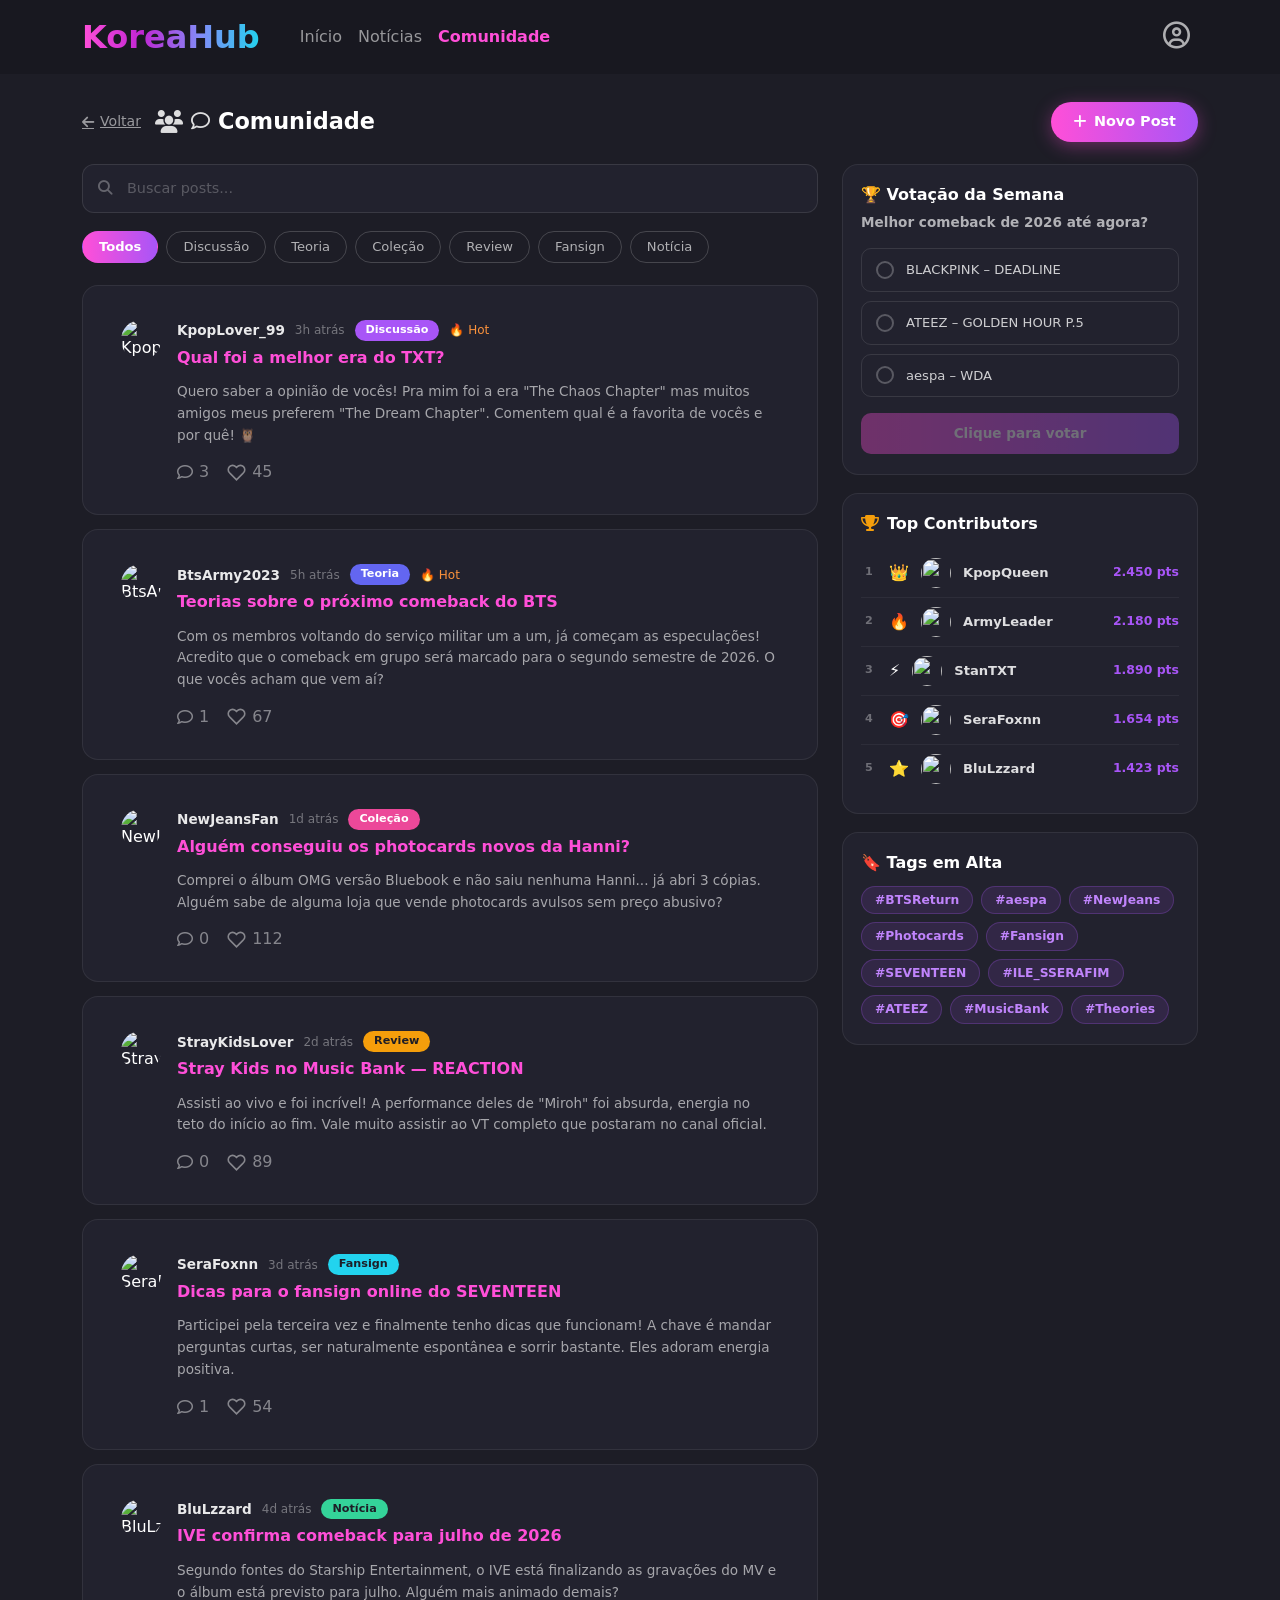
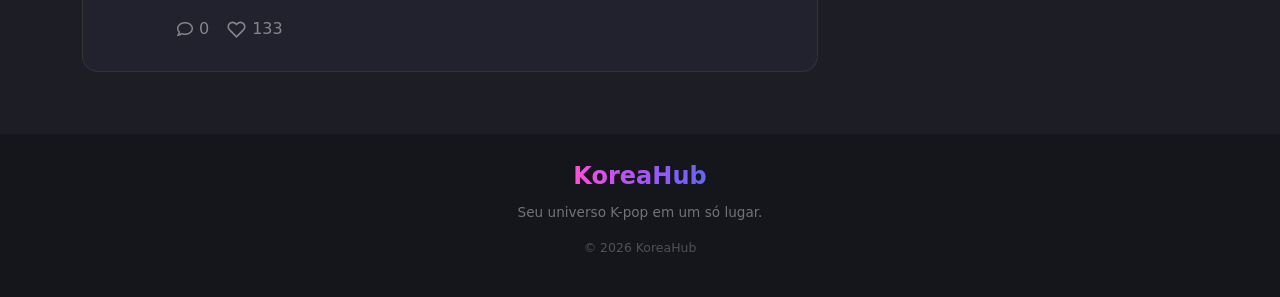
==== comunidade.html @ ceea95ce "feat: Introduzindo as páginas Notícias e Comunidade" ====
<!DOCTYPE html>
<html lang="pt-BR">
<head>
    <meta charset="UTF-8">
    <meta name="viewport" content="width=device-width, initial-scale=1.0">
    <title>KoreaHub — Comunidade</title>
    <link href="https://cdn.jsdelivr.net/npm/bootstrap@5.3.8/dist/css/bootstrap.min.css" rel="stylesheet">
    <link href="https://cdnjs.cloudflare.com/ajax/libs/font-awesome/6.5.0/css/all.min.css" rel="stylesheet">
    <link rel="stylesheet" href="styles.css">

    <style>
        /* ===========================
           COMMUNITY PAGE EXTRAS
        =========================== */
        body { background: #1d1d26; color: white; }

        /* ---- Page header ---- */
        .comm-page-header {
            display: flex;
            align-items: center;
            gap: 14px;
            margin: 28px 0 22px;
        }
        .comm-back-btn {
            background: none;
            border: none;
            color: rgba(255,255,255,0.55);
            font-size: 0.88rem;
            cursor: pointer;
            display: flex;
            align-items: center;
            gap: 6px;
            padding: 0;
            transition: color 0.2s;
        }
        .comm-back-btn:hover { color: white; }
        .comm-page-icons { display: flex; gap: 6px; font-size: 1.35rem; }
        .comm-page-icons i { color: rgba(255,255,255,0.85); }

        /* ---- New Post Button ---- */
        .new-post-btn-top {
            margin-left: auto;
            background: linear-gradient(90deg, #ff4fd8, #a855f7);
            border: none;
            color: white;
            border-radius: 999px;
            padding: 9px 22px;
            font-size: 0.9rem;
            font-weight: 700;
            cursor: pointer;
            display: flex;
            align-items: center;
            gap: 7px;
            transition: opacity 0.2s, transform 0.15s, box-shadow 0.2s;
            box-shadow: 0 4px 18px rgba(255,79,216,0.35);
        }
        .new-post-btn-top:hover {
            opacity: 0.9;
            transform: translateY(-1px);
            box-shadow: 0 6px 24px rgba(255,79,216,0.5);
        }

        /* ---- Search ---- */
        .comm-search-wrap {
            position: relative;
            margin-bottom: 18px;
        }
        .comm-search-icon {
            position: absolute;
            left: 16px;
            top: 50%;
            transform: translateY(-50%);
            color: rgba(255,255,255,0.3);
            font-size: 0.9rem;
        }
        .comm-search {
            width: 100%;
            background: #22222e;
            border: 1px solid rgba(255,255,255,0.1);
            border-radius: 12px;
            color: white;
            font-size: 0.9rem;
            padding: 13px 18px 13px 44px;
            outline: none;
            transition: border-color 0.2s, box-shadow 0.2s;
        }
        .comm-search:focus {
            border-color: rgba(168,85,247,0.55);
            box-shadow: 0 0 0 3px rgba(168,85,247,0.1);
        }
        .comm-search::placeholder { color: rgba(255,255,255,0.25); }

        /* ---- Tag Filters ---- */
        .comm-filters {
            display: flex;
            gap: 8px;
            flex-wrap: wrap;
            margin-bottom: 22px;
        }
        .comm-filter-btn {
            background: transparent;
            border: 1px solid rgba(255,255,255,0.18);
            color: rgba(255,255,255,0.65);
            border-radius: 999px;
            padding: 5px 16px;
            font-size: 0.82rem;
            font-weight: 500;
            cursor: pointer;
            transition: all 0.2s ease;
        }
        .comm-filter-btn:hover {
            border-color: #a855f7;
            color: white;
            background: rgba(168,85,247,0.12);
        }
        .comm-filter-btn.active {
            background: linear-gradient(90deg, #ff4fd8, #a855f7);
            border-color: transparent;
            color: white;
            font-weight: 700;
        }

        /* ---- Discussion Cards ---- */
        .discussion-card {
            background: #22222e;
            border-radius: 16px;
            border: 1px solid rgba(255,255,255,0.07);
            overflow: hidden;
            transition: border-color 0.2s, box-shadow 0.2s;
            margin-bottom: 14px;
        }
        .discussion-card:hover {
            border-color: rgba(168,85,247,0.35);
            box-shadow: 0 4px 20px rgba(0,0,0,0.3);
        }

        .disc-header {
            padding: 18px 20px 14px;
            cursor: pointer;
        }

        .disc-avatar {
            width: 40px;
            height: 40px;
            border-radius: 50%;
            object-fit: cover;
            flex-shrink: 0;
        }

        .disc-user-row {
            display: flex;
            align-items: center;
            gap: 10px;
            margin-bottom: 6px;
            flex-wrap: wrap;
        }
        .disc-user {
            font-size: 0.85rem;
            font-weight: 700;
            color: rgba(255,255,255,0.9);
        }
        .disc-time {
            font-size: 0.75rem;
            color: rgba(255,255,255,0.38);
        }

        .disc-badge {
            font-size: 0.7rem;
            font-weight: 700;
            padding: 2px 11px;
            border-radius: 999px;
            color: white;
        }
        .disc-badge.badge-discussao { background: #a855f7; }
        .disc-badge.badge-teoria    { background: #6366f1; }
        .disc-badge.badge-colecao   { background: #ec4899; }
        .disc-badge.badge-review    { background: #f59e0b; color: #1d1d26; }
        .disc-badge.badge-fansign   { background: #22d3ee; color: #1d1d26; }
        .disc-badge.badge-noticia   { background: #34d399; color: #1d1d26; }

        .disc-hot {
            font-size: 0.75rem;
            color: #fb923c;
        }

        .disc-title {
            font-size: 1rem;
            font-weight: 700;
            color: #ff4fd8;
            margin: 0 0 12px;
            line-height: 1.4;
        }

        .disc-preview {
            font-size: 0.85rem;
            color: rgba(255,255,255,0.6);
            line-height: 1.6;
            margin: 0 0 14px;
        }

        .disc-stats {
            display: flex;
            align-items: center;
            gap: 18px;
        }
        .disc-stat-btn {
            background: none;
            border: none;
            color: rgba(255,255,255,0.45);
            font-size: 1rem;
            cursor: pointer;
            display: flex;
            align-items: center;
            gap: 6px;
            padding: 0;
            transition: color 0.2s;
        }
        .disc-stat-btn:hover { color: rgba(255,255,255,0.85); }
        .disc-stat-btn.liked { color: #ff4fd8; }
        .disc-stat-btn svg {
            width: 19px; height: 19px;
        }

        .disc-see-more {
            background: none;
            border: none;
            color: #a855f7;
            font-size: 0.8rem;
            font-weight: 600;
            margin-left: auto;
            cursor: pointer;
            padding: 0;
            display: flex;
            align-items: center;
            gap: 4px;
            transition: color 0.2s;
        }
        .disc-see-more:hover { color: #ff4fd8; }

        /* ---- Comments Panel ---- */
        .comments-panel {
            display: none;
            background: #1a1a26;
            border-top: 1px solid rgba(255,255,255,0.06);
            padding: 16px 20px 18px;
        }
        .comments-panel.open { display: block; }

        .comment-item {
            display: flex;
            gap: 10px;
            margin-bottom: 14px;
        }
        .comment-avatar {
            width: 32px; height: 32px;
            border-radius: 50%;
            object-fit: cover;
            flex-shrink: 0;
        }
        .comment-bubble {
            background: #22222e;
            border-radius: 10px;
            padding: 10px 14px;
            flex: 1;
        }
        .comment-meta {
            display: flex;
            align-items: center;
            gap: 8px;
            margin-bottom: 4px;
        }
        .comment-user { font-size: 0.8rem; font-weight: 700; color: rgba(255,255,255,0.85); }
        .comment-time { font-size: 0.72rem; color: rgba(255,255,255,0.35); }
        .comment-text { font-size: 0.83rem; color: rgba(255,255,255,0.72); line-height: 1.5; margin: 0 0 8px; }
        .comment-mention { color: #a855f7; font-weight: 600; }
        .comment-actions {
            display: flex;
            gap: 12px;
            align-items: center;
        }
        .comment-like-btn {
            background: none; border: none;
            color: rgba(255,255,255,0.35);
            font-size: 0.78rem; cursor: pointer; padding: 0;
            display: flex; align-items: center; gap: 4px;
            transition: color 0.2s;
        }
        .comment-like-btn:hover, .comment-like-btn.liked { color: #ff4fd8; }
        .comment-reply-btn {
            background: none; border: none;
            color: rgba(255,255,255,0.35); font-size: 0.78rem;
            cursor: pointer; padding: 0; transition: color 0.2s;
        }
        .comment-reply-btn:hover { color: #a855f7; }
        .comment-delete-btn {
            background: none; border: none; cursor: pointer;
            font-size: 0.78rem; padding: 0; opacity: 0.4;
            transition: opacity 0.2s;
        }
        .comment-delete-btn:hover { opacity: 1; }

        /* Replies */
        .replies-container { padding-left: 20px; margin-top: 8px; }
        .reply-item {
            display: flex; gap: 8px; margin-bottom: 10px;
        }
        .reply-avatar {
            width: 26px; height: 26px; border-radius: 50%;
            object-fit: cover; flex-shrink: 0;
        }
        .reply-bubble {
            background: #2b2b3a; border-radius: 9px;
            padding: 8px 12px; flex: 1;
        }
        .reply-meta { display: flex; gap: 8px; align-items: center; margin-bottom: 3px; }
        .reply-user { font-size: 0.76rem; font-weight: 700; color: rgba(255,255,255,0.8); }
        .reply-time { font-size: 0.68rem; color: rgba(255,255,255,0.3); }
        .reply-text { font-size: 0.8rem; color: rgba(255,255,255,0.65); line-height: 1.4; margin: 0 0 6px; }
        .reply-actions { display: flex; gap: 10px; }

        /* New comment input */
        .comment-input-wrap {
            display: flex; gap: 10px; margin-top: 14px;
        }
        .comment-textarea {
            flex: 1;
            background: #22222e;
            border: 1px solid rgba(255,255,255,0.1);
            border-radius: 10px;
            color: white;
            font-size: 0.85rem;
            padding: 10px 14px;
            outline: none;
            resize: none;
            min-height: 42px;
            max-height: 120px;
            transition: border-color 0.2s, box-shadow 0.2s;
            line-height: 1.5;
        }
        .comment-textarea:focus {
            border-color: rgba(168,85,247,0.5);
            box-shadow: 0 0 0 3px rgba(168,85,247,0.1);
        }
        .comment-textarea::placeholder { color: rgba(255,255,255,0.22); }

        .reply-input-wrap {
            display: none; align-items: flex-start;
            gap: 8px; margin-top: 8px; padding-left: 20px;
        }
        .reply-input-wrap.visible { display: flex; }
        .reply-input-inner { flex: 1; }
        .reply-textarea {
            width: 100%;
            background: #2b2b3a;
            border: 1px solid rgba(255,255,255,0.1);
            border-radius: 9px;
            color: white;
            font-size: 0.82rem;
            padding: 8px 12px;
            outline: none;
            resize: none;
            min-height: 38px;
            line-height: 1.5;
            transition: border-color 0.2s;
        }
        .reply-textarea:focus { border-color: rgba(168,85,247,0.4); }
        .reply-textarea::placeholder { color: rgba(255,255,255,0.2); }
        .reply-input-actions { display: flex; gap: 8px; margin-top: 6px; justify-content: flex-end; }

        .btn-post-comment {
            background: linear-gradient(90deg, #a855f7, #6366f1);
            border: none; color: white; border-radius: 8px;
            padding: 7px 16px; font-size: 0.8rem; font-weight: 700;
            cursor: pointer; transition: opacity 0.2s;
        }
        .btn-post-comment:hover { opacity: 0.85; }
        .btn-cancel-comment {
            background: none;
            border: 1px solid rgba(255,255,255,0.15);
            color: rgba(255,255,255,0.5); border-radius: 8px;
            padding: 7px 14px; font-size: 0.8rem;
            cursor: pointer; transition: all 0.2s;
        }
        .btn-cancel-comment:hover { border-color: rgba(255,255,255,0.3); color: white; }

        /* ---- Right Sidebar ---- */
        .votacao-card {
            background: #22222e;
            border-radius: 16px;
            padding: 20px 18px;
            border: 1px solid rgba(255,255,255,0.07);
            margin-bottom: 18px;
        }
        .votacao-title {
            font-size: 1rem;
            font-weight: 800;
            color: white;
            margin-bottom: 8px;
        }
        .votacao-question {
            font-size: 0.85rem;
            color: rgba(255,255,255,0.65);
            margin-bottom: 16px;
        }
        .voto-item { margin-bottom: 12px; }
        .voto-label {
            display: flex;
            justify-content: space-between;
            font-size: 0.8rem;
            color: rgba(255,255,255,0.75);
            margin-bottom: 5px;
        }
        .voto-bar {
            background: rgba(255,255,255,0.08);
            border-radius: 999px;
            height: 6px;
            overflow: hidden;
        }
        .voto-fill {
            height: 100%;
            border-radius: 999px;
            transition: width 0.8s ease;
        }
        .votacao-total {
            font-size: 0.72rem;
            color: rgba(255,255,255,0.3);
            margin: 14px 0 0;
            text-align: center;
        }
        /* ---- Votação: opções selecionáveis ---- */
        .voto-option {
            display: flex;
            align-items: center;
            gap: 12px;
            padding: 11px 14px;
            border-radius: 10px;
            border: 1.5px solid rgba(255,255,255,0.1);
            margin-bottom: 9px;
            cursor: pointer;
            transition: border-color 0.18s, background 0.18s;
            user-select: none;
        }
        .voto-option:last-child { margin-bottom: 0; }
        .voto-option:hover {
            border-color: rgba(255,79,216,0.5);
            background: rgba(255,79,216,0.05);
        }
        .voto-option.selected {
            border-color: #ff4fd8;
            background: rgba(255,79,216,0.1);
        }
        .voto-radio {
            width: 18px;
            height: 18px;
            border-radius: 50%;
            border: 2px solid rgba(255,255,255,0.25);
            flex-shrink: 0;
            position: relative;
            transition: border-color 0.18s;
        }
        .voto-option.selected .voto-radio {
            border-color: #ff4fd8;
        }
        .voto-radio::after {
            content: '';
            position: absolute;
            top: 50%; left: 50%;
            transform: translate(-50%,-50%) scale(0);
            width: 9px; height: 9px;
            border-radius: 50%;
            background: #ff4fd8;
            transition: transform 0.18s cubic-bezier(.34,1.56,.64,1);
        }
        .voto-option.selected .voto-radio::after { transform: translate(-50%,-50%) scale(1); }
        .voto-option-label {
            font-size: 0.82rem;
            color: rgba(255,255,255,0.78);
            font-weight: 500;
        }
        .voto-option.selected .voto-option-label { color: #fff; }

        .btn-vote {
            width: 100%;
            background: linear-gradient(90deg, #ff4fd8, #a855f7);
            border: none;
            color: white;
            border-radius: 10px;
            padding: 10px;
            font-size: 0.85rem;
            font-weight: 700;
            cursor: pointer;
            margin-top: 16px;
            transition: opacity 0.2s, transform 0.15s, box-shadow 0.2s;
            box-shadow: 0 4px 14px rgba(255,79,216,0.3);
        }
        .btn-vote:disabled {
            opacity: 0.35;
            cursor: not-allowed;
            transform: none !important;
            box-shadow: none;
        }
        .btn-vote:not(:disabled):hover { opacity: 0.9; transform: translateY(-1px); }

        /* ---- Top Contributors ---- */
        .contributors-card {
            background: #22222e;
            border-radius: 16px;
            padding: 20px 18px;
            border: 1px solid rgba(255,255,255,0.07);
            margin-bottom: 18px;
        }
        .contributors-title {
            font-size: 1rem;
            font-weight: 800;
            color: white;
            margin-bottom: 16px;
            display: flex;
            align-items: center;
            gap: 8px;
        }
        .contributor-item {
            display: flex;
            align-items: center;
            gap: 12px;
            padding: 9px 0;
            border-bottom: 1px solid rgba(255,255,255,0.05);
        }
        .contributor-item:last-child { border-bottom: none; }
        .contrib-rank {
            font-size: 0.7rem;
            font-weight: 700;
            color: rgba(255,255,255,0.35);
            width: 16px;
            text-align: center;
        }
        .contrib-icon { font-size: 1rem; }
        .contrib-avatar {
            width: 30px; height: 30px; border-radius: 50%;
            object-fit: cover;
        }
        .contrib-name {
            font-size: 0.82rem;
            font-weight: 600;
            color: rgba(255,255,255,0.85);
            flex: 1;
        }
        .contributor-pts {
            font-size: 0.78rem;
            color: #a855f7;
            font-weight: 700;
        }

        /* ---- Tags em Alta ---- */
        .tags-card {
            background: #22222e;
            border-radius: 16px;
            padding: 20px 18px;
            border: 1px solid rgba(255,255,255,0.07);
        }
        .tags-title {
            font-size: 1rem;
            font-weight: 800;
            color: white;
            margin-bottom: 14px;
        }
        .tags-cloud {
            display: flex;
            flex-wrap: wrap;
            gap: 8px;
        }
        .tag-chip {
            background: rgba(168,85,247,0.12);
            border: 1px solid rgba(168,85,247,0.25);
            color: #c084fc;
            border-radius: 999px;
            padding: 4px 13px;
            font-size: 0.77rem;
            font-weight: 600;
            cursor: pointer;
            transition: all 0.2s;
        }
        .tag-chip:hover {
            background: rgba(168,85,247,0.25);
            border-color: #a855f7;
            color: white;
        }

        /* ---- Modal Nova Publicação ---- */
        .modal-overlay {
            display: none;
            position: fixed; inset: 0;
            background: rgba(0,0,0,0.75);
            backdrop-filter: blur(6px);
            -webkit-backdrop-filter: blur(6px);
            z-index: 3000;
            align-items: center;
            justify-content: center;
            padding: 20px;
            animation: fadeOverlay 0.2s ease;
        }
        .modal-overlay.open { display: flex; }
        .modal-box {
            background: #1a1a26;
            border-radius: 20px;
            width: 560px;
            max-width: 95vw;
            padding: 28px 28px 24px;
            position: relative;
            border: 1px solid rgba(255,255,255,0.1);
            animation: modalIn 0.28s ease;
        }
        @keyframes fadeOverlay { from { opacity: 0; } to { opacity: 1; } }
        @keyframes modalIn { from { opacity: 0; transform: translateY(12px) scale(0.97); } to { opacity: 1; transform: none; } }

        .modal-header {
            display: flex; align-items: center;
            justify-content: space-between;
            margin-bottom: 18px;
        }
        .modal-title { font-size: 1.05rem; font-weight: 800; color: white; }
        .modal-close {
            background: rgba(255,255,255,0.07); border: none;
            color: rgba(255,255,255,0.55); width: 30px; height: 30px;
            border-radius: 50%; cursor: pointer; font-size: 0.85rem;
            display: flex; align-items: center; justify-content: center;
            transition: background 0.2s, color 0.2s;
        }
        .modal-close:hover { background: rgba(168,85,247,0.3); color: white; }

        .modal-input-field {
            width: 100%;
            background: #22222e;
            border: 1px solid rgba(255,255,255,0.1);
            border-radius: 11px;
            color: white;
            font-size: 0.9rem;
            padding: 11px 16px;
            outline: none;
            margin-bottom: 12px;
            transition: border-color 0.2s, box-shadow 0.2s;
        }
        .modal-input-field:focus {
            border-color: rgba(168,85,247,0.5);
            box-shadow: 0 0 0 3px rgba(168,85,247,0.1);
        }
        .modal-input-field::placeholder { color: rgba(255,255,255,0.22); }

        .modal-textarea {
            width: 100%;
            background: #22222e;
            border: 1px solid rgba(255,255,255,0.1);
            border-radius: 11px;
            color: white;
            font-size: 0.88rem;
            padding: 12px 16px;
            outline: none;
            resize: none;
            min-height: 110px;
            margin-bottom: 14px;
            line-height: 1.6;
            transition: border-color 0.2s, box-shadow 0.2s;
        }
        .modal-textarea:focus {
            border-color: rgba(168,85,247,0.5);
            box-shadow: 0 0 0 3px rgba(168,85,247,0.1);
        }
        .modal-textarea::placeholder { color: rgba(255,255,255,0.22); }

        .modal-tag-select {
            display: flex; gap: 8px; flex-wrap: wrap;
            margin-bottom: 18px;
        }
        .tag-btn {
            background: transparent;
            border: 1px solid rgba(255,255,255,0.18);
            color: rgba(255,255,255,0.55);
            border-radius: 999px;
            padding: 5px 16px;
            font-size: 0.8rem;
            cursor: pointer;
            transition: all 0.2s;
        }
        .tag-btn.selected, .tag-btn:hover {
            background: rgba(168,85,247,0.2);
            border-color: #a855f7;
            color: white;
        }
        .modal-footer {
            display: flex; gap: 10px; justify-content: flex-end;
        }
        .btn-cancel-modal {
            background: none;
            border: 1px solid rgba(255,255,255,0.15);
            color: rgba(255,255,255,0.5);
            border-radius: 10px;
            padding: 10px 20px;
            font-size: 0.88rem;
            cursor: pointer;
            transition: all 0.2s;
        }
        .btn-cancel-modal:hover { border-color: rgba(255,255,255,0.3); color: white; }
        .btn-post-modal {
            background: linear-gradient(90deg, #ff4fd8, #a855f7);
            border: none;
            color: white;
            border-radius: 10px;
            padding: 10px 24px;
            font-size: 0.88rem;
            font-weight: 700;
            cursor: pointer;
            transition: opacity 0.2s, transform 0.15s;
            box-shadow: 0 4px 14px rgba(255,79,216,0.3);
        }
        .btn-post-modal:hover { opacity: 0.9; transform: translateY(-1px); }

        /* ---- Toast ---- */
        .toast-notif {
            position: fixed;
            bottom: 28px; left: 50%;
            transform: translateX(-50%) translateY(80px);
            background: #22222e;
            border: 1px solid rgba(168,85,247,0.4);
            color: white;
            border-radius: 12px;
            padding: 11px 22px;
            font-size: 0.88rem;
            font-weight: 600;
            z-index: 9000;
            transition: transform 0.35s cubic-bezier(.34,1.56,.64,1), opacity 0.3s;
            opacity: 0;
            pointer-events: none;
            white-space: nowrap;
        }
        .toast-notif.show {
            transform: translateX(-50%) translateY(0);
            opacity: 1;
        }

        /* ---- Auth Modal (reused) ---- */
        .auth-modal-overlay {
            display: none; position: fixed; inset: 0;
            background: rgba(0,0,0,0.75);
            backdrop-filter: blur(6px);
            -webkit-backdrop-filter: blur(6px);
            z-index: 4000;
            align-items: center; justify-content: center; padding: 20px;
        }
        .auth-modal-overlay.open { display: flex; }
        .auth-modal-box {
            background: #1a1a26; border-radius: 20px;
            width: 420px; max-width: 95vw;
            padding: 36px 32px 30px; position: relative;
            border: 1px solid rgba(255,255,255,0.1);
            animation: modalIn 0.28s ease;
        }
        .auth-modal-close {
            position: absolute; top: 14px; right: 14px;
            background: rgba(255,255,255,0.07); border: none;
            color: rgba(255,255,255,0.6); width: 32px; height: 32px;
            border-radius: 50%; font-size: 0.9rem; cursor: pointer;
            display: flex; align-items: center; justify-content: center;
            transition: background 0.2s, color 0.2s;
        }
        .auth-modal-close:hover { background: rgba(168,85,247,0.3); color: white; }
        .auth-logo {
            font-size: 1.8rem; font-weight: 900;
            background: linear-gradient(90deg, #ff4fd8, #c026d3, #818cf8, #22d3ee);
            -webkit-background-clip: text; -webkit-text-fill-color: transparent;
            background-clip: text; text-align: center; margin-bottom: 24px;
        }
        .auth-tabs {
            display: flex; background: #13131e; border-radius: 12px;
            padding: 4px; gap: 4px; margin-bottom: 24px;
        }
        .auth-tab {
            flex: 1; background: transparent; border: none;
            color: rgba(255,255,255,0.5); font-size: 0.9rem;
            font-weight: 600; padding: 9px; border-radius: 9px;
            cursor: pointer; transition: all 0.22s ease;
        }
        .auth-tab.active { background: #7c3aed; color: white; box-shadow: 0 2px 12px rgba(124,58,237,0.4); }
        .auth-tab:not(.active):hover { color: white; }
        .auth-input-wrap { position: relative; margin-bottom: 14px; }
        .auth-input-icon {
            position: absolute; left: 14px; top: 50%;
            transform: translateY(-50%); color: rgba(255,255,255,0.3);
            font-size: 0.88rem; pointer-events: none;
        }
        .auth-input {
            width: 100%; background: #22222e;
            border: 1px solid rgba(255,255,255,0.1); border-radius: 11px;
            color: white; font-size: 0.9rem; padding: 12px 44px 12px 40px;
            transition: border-color 0.2s, box-shadow 0.2s; outline: none;
        }
        .auth-input:focus { border-color: rgba(168,85,247,0.6); box-shadow: 0 0 0 3px rgba(168,85,247,0.12); }
        .auth-input::placeholder { color: rgba(255,255,255,0.25); }
        .auth-eye-btn {
            position: absolute; right: 12px; top: 50%;
            transform: translateY(-50%); background: none; border: none;
            color: rgba(255,255,255,0.3); cursor: pointer; font-size: 0.88rem;
            padding: 2px 4px; transition: color 0.2s;
        }
        .auth-eye-btn:hover { color: rgba(255,255,255,0.7); }
        .auth-submit-btn {
            width: 100%; background: linear-gradient(90deg, #a855f7, #6366f1);
            border: none; color: white; border-radius: 11px;
            padding: 13px; font-size: 0.95rem; font-weight: 700;
            cursor: pointer; transition: opacity 0.2s, transform 0.15s;
            box-shadow: 0 4px 16px rgba(124,58,237,0.35); margin-bottom: 16px;
        }
        .auth-submit-btn:hover { opacity: 0.9; transform: translateY(-1px); }
        .auth-switch { text-align: center; font-size: 0.82rem; color: rgba(255,255,255,0.45); margin: 0; }
        .auth-switch a { color: #a855f7; text-decoration: none; font-weight: 600; }
        .auth-error {
            display: none; background: rgba(239,68,68,0.12);
            border: 1px solid rgba(239,68,68,0.3); color: #fca5a5;
            border-radius: 10px; padding: 10px 14px; font-size: 0.82rem;
            margin-top: 14px; text-align: center;
        }
        .auth-profile-avatar { text-align: center; font-size: 4rem; margin-bottom: 12px; background: linear-gradient(135deg,#a855f7,#6366f1); -webkit-background-clip:text; -webkit-text-fill-color:transparent; background-clip:text; }
        .auth-profile-name { text-align:center; font-size:1.15rem; font-weight:800; color:white; margin-bottom:4px; }
        .auth-profile-email { text-align:center; font-size:0.82rem; color:rgba(255,255,255,0.4); margin-bottom:16px; }
        .auth-profile-badge { text-align:center; background:rgba(124,58,237,0.2); border:1px solid rgba(124,58,237,0.4); color:#c084fc; border-radius:999px; padding:5px 18px; font-size:0.8rem; font-weight:600; display:inline-block; width:100%; margin-bottom:24px; }
        .auth-logout-btn { width:100%; background:transparent; border:1px solid rgba(239,68,68,0.35); color:rgba(239,68,68,0.8); border-radius:11px; padding:11px; font-size:0.88rem; font-weight:600; cursor:pointer; transition:all 0.2s; display:flex; align-items:center; justify-content:center; gap:8px; }
        .auth-logout-btn:hover { background:rgba(239,68,68,0.1); border-color:#ef4444; color:#ef4444; }

        /* Responsive */
        @media (max-width: 768px) {
            .comm-page-header { flex-wrap: wrap; }
            .new-post-btn-top { margin-left: 0; width: 100%; justify-content: center; }
        }
    </style>
</head>
<body>

<!-- Navbar -->
<nav class="navbar navbar-expand-lg navbar-dark">
    <div class="container">
        <a class="navbar-brand logo" href="#" onclick="window.scrollTo({top:0,behavior:'smooth'});return false;">KoreaHub</a>
        <ul class="navbar-nav ms-3">
            <li class="nav-item"><a class="nav-link" href="index.html">Início</a></li>
            <li class="nav-item"><a class="nav-link" href="noticias.html">Notícias</a></li>
            <li class="nav-item"><a class="nav-link" style="color:#ff4fd8;font-weight:700;" href="comunidade.html">Comunidade</a></li>
        </ul>
        <ul class="navbar-nav ms-auto align-items-center gap-2">
            <li class="nav-item">
                <a class="nav-link navbar-icon-btn" href="#" onclick="openAuthModal(); return false;" id="nav-profile-btn">
                    <i class="fa-regular fa-circle-user" id="nav-profile-icon"></i>
                </a>
            </li>
        </ul>
    </div>
</nav>

<!-- Main -->
<div class="container">

    <!-- Page Header -->
    <div class="comm-page-header">
        <a href="index.html" class="comm-back-btn">
            <i class="fa-solid fa-arrow-left"></i> Voltar
        </a>
        <div class="comm-page-icons" style="display:flex;align-items:center;gap:8px;">
            <i class="fa-solid fa-users" style="font-size:1.4rem;line-height:1;"></i>
            <i class="fa-regular fa-comment" style="font-size:1.2rem;line-height:1;"></i>
            <span style="font-size:1.4rem;font-weight:800;color:white;">Comunidade</span>
        </div>
        <button class="new-post-btn-top" onclick="openNewPostModal()">
            <i class="fa-solid fa-plus"></i> Novo Post
        </button>
    </div>

    <div class="row g-4">

        <!-- LEFT: Posts Feed -->
        <div class="col-lg-8">

            <!-- Search -->
            <div class="comm-search-wrap">
                <i class="fa-solid fa-magnifying-glass comm-search-icon"></i>
                <input class="comm-search" type="text" id="search-input" placeholder="Buscar posts..." oninput="filterPosts()">
            </div>

            <!-- Filters -->
            <div class="comm-filters">
                <button class="comm-filter-btn active" data-filter="todos" onclick="setFilter(this)">Todos</button>
                <button class="comm-filter-btn" data-filter="discussao" onclick="setFilter(this)">Discussão</button>
                <button class="comm-filter-btn" data-filter="teoria" onclick="setFilter(this)">Teoria</button>
                <button class="comm-filter-btn" data-filter="colecao" onclick="setFilter(this)">Coleção</button>
                <button class="comm-filter-btn" data-filter="review" onclick="setFilter(this)">Review</button>
                <button class="comm-filter-btn" data-filter="fansign" onclick="setFilter(this)">Fansign</button>
                <button class="comm-filter-btn" data-filter="noticia" onclick="setFilter(this)">Notícia</button>
            </div>

            <!-- Posts List -->
            <div id="posts-container"></div>

        </div>

        <!-- RIGHT: Sidebar -->
        <div class="col-lg-4">

            <!-- Votação da Semana -->
            <div class="votacao-card" id="votacao-card">
                <h5 class="votacao-title">🏆 Votação da Semana</h5>
                <p class="votacao-question">Melhor comeback de 2026 até agora?</p>

                <!-- Opções clicáveis (estado pré-voto) -->
                <div id="votacao-options">
                    <div class="voto-option" id="voto-option-0" onclick="selectVoteOption(0)">
                        <span class="voto-radio" id="voto-radio-0"></span>
                        <span class="voto-option-label">BLACKPINK – DEADLINE</span>
                    </div>
                    <div class="voto-option" id="voto-option-1" onclick="selectVoteOption(1)">
                        <span class="voto-radio" id="voto-radio-1"></span>
                        <span class="voto-option-label">ATEEZ – GOLDEN HOUR P.5</span>
                    </div>
                    <div class="voto-option" id="voto-option-2" onclick="selectVoteOption(2)">
                        <span class="voto-radio" id="voto-radio-2"></span>
                        <span class="voto-option-label">aespa – WDA</span>
                    </div>
                </div>

                <!-- Barras de resultado (estado pós-voto) -->
                <div id="votacao-results" style="display:none;">
                    <div class="voto-item" id="voto-0">
                        <div class="voto-label"><span>BLACKPINK – DEADLINE</span><span id="voto-pct-0">42%</span></div>
                        <div class="voto-bar"><div class="voto-fill" id="voto-bar-0" style="width:0%;background:linear-gradient(90deg,#ff4fd8,#a855f7)"></div></div>
                    </div>
                    <div class="voto-item mt-3" id="voto-1">
                        <div class="voto-label"><span>ATEEZ – GOLDEN HOUR P.5</span><span id="voto-pct-1">35%</span></div>
                        <div class="voto-bar"><div class="voto-fill" id="voto-bar-1" style="width:0%;background:linear-gradient(90deg,#ff4fd8,#a855f7)"></div></div>
                    </div>
                    <div class="voto-item mt-3" id="voto-2">
                        <div class="voto-label"><span>aespa – WDA</span><span id="voto-pct-2">23%</span></div>
                        <div class="voto-bar"><div class="voto-fill" id="voto-bar-2" style="width:0%;background:linear-gradient(90deg,#ff4fd8,#a855f7)"></div></div>
                    </div>
                </div>

                <p class="votacao-total" id="votacao-total" style="display:none;">2.341 votos totais</p>
                <button class="btn-vote" id="btn-vote-confirm" onclick="handleVote()" disabled>Clique para votar</button>
            </div>

            <!-- Top Contributors -->
            <div class="contributors-card">
                <h5 class="contributors-title"><i class="fa-solid fa-trophy" style="color:#f59e0b"></i> Top Contributors</h5>
                <div class="contributor-item">
                    <span class="contrib-rank">1</span>
                    <span class="contrib-icon">👑</span>
                    <img src="https://picsum.photos/seed/contrib1/60/60" class="contrib-avatar" alt="">
                    <span class="contrib-name">KpopQueen</span>
                    <span class="contributor-pts">2.450 pts</span>
                </div>
                <div class="contributor-item">
                    <span class="contrib-rank">2</span>
                    <span class="contrib-icon">🔥</span>
                    <img src="https://picsum.photos/seed/contrib2/60/60" class="contrib-avatar" alt="">
                    <span class="contrib-name">ArmyLeader</span>
                    <span class="contributor-pts">2.180 pts</span>
                </div>
                <div class="contributor-item">
                    <span class="contrib-rank">3</span>
                    <span class="contrib-icon">⚡</span>
                    <img src="https://picsum.photos/seed/contrib3/60/60" class="contrib-avatar" alt="">
                    <span class="contrib-name">StanTXT</span>
                    <span class="contributor-pts">1.890 pts</span>
                </div>
                <div class="contributor-item">
                    <span class="contrib-rank">4</span>
                    <span class="contrib-icon">🎯</span>
                    <img src="https://picsum.photos/seed/contrib4/60/60" class="contrib-avatar" alt="">
                    <span class="contrib-name">SeraFoxnn</span>
                    <span class="contributor-pts">1.654 pts</span>
                </div>
                <div class="contributor-item">
                    <span class="contrib-rank">5</span>
                    <span class="contrib-icon">⭐</span>
                    <img src="https://picsum.photos/seed/contrib5/60/60" class="contrib-avatar" alt="">
                    <span class="contrib-name">BluLzzard</span>
                    <span class="contributor-pts">1.423 pts</span>
                </div>
            </div>

            <!-- Tags em Alta -->
            <div class="tags-card">
                <h5 class="tags-title">🔖 Tags em Alta</h5>
                <div class="tags-cloud">
                    <span class="tag-chip" onclick="setFilterByTag('discussao')">#BTSReturn</span>
                    <span class="tag-chip" onclick="setFilterByTag('teoria')">#aespa</span>
                    <span class="tag-chip" onclick="setFilterByTag('colecao')">#NewJeans</span>
                    <span class="tag-chip" onclick="setFilterByTag('colecao')">#Photocards</span>
                    <span class="tag-chip" onclick="setFilterByTag('fansign')">#Fansign</span>
                    <span class="tag-chip" onclick="setFilterByTag('discussao')">#SEVENTEEN</span>
                    <span class="tag-chip" onclick="setFilterByTag('teoria')">#ILE_SSERAFIM</span>
                    <span class="tag-chip" onclick="setFilterByTag('review')">#ATEEZ</span>
                    <span class="tag-chip" onclick="setFilterByTag('noticia')">#MusicBank</span>
                    <span class="tag-chip" onclick="setFilterByTag('teoria')">#Theories</span>
                </div>
            </div>

        </div>
    </div>
</div><!-- /container -->

<!-- Modal Nova Publicação -->
<div class="modal-overlay" id="new-post-modal" onclick="closeModalIfOverlay(event)">
    <div class="modal-box">
        <div class="modal-header">
            <span class="modal-title">✏️ Nova Publicação</span>
            <button class="modal-close" onclick="closeNewPostModal()">✕</button>
        </div>
        <input class="modal-input-field" id="post-title-input" type="text" placeholder="Título do post (obrigatório)" maxlength="120">
        <textarea class="modal-textarea" id="post-body-input" placeholder="O que você quer compartilhar com a comunidade?"></textarea>
        <div class="modal-tag-select" id="tag-selector">
            <button class="tag-btn" data-tag="discussao">Discussão</button>
            <button class="tag-btn" data-tag="teoria">Teoria</button>
            <button class="tag-btn" data-tag="colecao">Coleção</button>
            <button class="tag-btn" data-tag="review">Review</button>
            <button class="tag-btn" data-tag="fansign">Fansign</button>
            <button class="tag-btn" data-tag="noticia">Notícia</button>
        </div>
        <div class="modal-footer">
            <button class="btn-cancel-modal" onclick="closeNewPostModal()">Cancelar</button>
            <button class="btn-post-modal" onclick="submitNewPost()">Publicar</button>
        </div>
    </div>
</div>

<!-- Auth Modal -->
<div class="auth-modal-overlay" id="auth-modal" onclick="closeAuthIfOverlay(event)">
    <div class="auth-modal-box">
        <button class="auth-modal-close" onclick="closeAuthModal()">✕</button>
        <div class="auth-logo">KoreaHub</div>
        <div class="auth-tabs">
            <button class="auth-tab active" id="tab-login" onclick="switchAuthTab('login')">Entrar</button>
            <button class="auth-tab" id="tab-register" onclick="switchAuthTab('register')">Criar conta</button>
        </div>
        <div class="auth-form" id="form-login">
            <div class="auth-input-wrap">
                <i class="fa-regular fa-envelope auth-input-icon"></i>
                <input class="auth-input" id="login-email" type="email" placeholder="E-mail">
            </div>
            <div class="auth-input-wrap">
                <i class="fa-solid fa-lock auth-input-icon"></i>
                <input class="auth-input" id="login-password" type="password" placeholder="Senha">
                <button class="auth-eye-btn" onclick="togglePassword('login-password', this)" tabindex="-1"><i class="fa-regular fa-eye"></i></button>
            </div>
            <button class="auth-submit-btn" onclick="handleLogin()">Entrar</button>
            <p class="auth-switch">Não tem conta? <a href="#" onclick="switchAuthTab('register');return false;">Criar agora</a></p>
        </div>
        <div class="auth-form" id="form-register" style="display:none;">
            <div class="auth-input-wrap">
                <i class="fa-regular fa-user auth-input-icon"></i>
                <input class="auth-input" id="reg-name" type="text" placeholder="Nome de usuário" maxlength="30">
            </div>
            <div class="auth-input-wrap">
                <i class="fa-regular fa-envelope auth-input-icon"></i>
                <input class="auth-input" id="reg-email" type="email" placeholder="E-mail">
            </div>
            <div class="auth-input-wrap">
                <i class="fa-solid fa-lock auth-input-icon"></i>
                <input class="auth-input" id="reg-password" type="password" placeholder="Senha (mín. 6 caracteres)">
                <button class="auth-eye-btn" onclick="togglePassword('reg-password', this)" tabindex="-1"><i class="fa-regular fa-eye"></i></button>
            </div>
            <div class="auth-input-wrap">
                <i class="fa-solid fa-lock auth-input-icon"></i>
                <input class="auth-input" id="reg-password2" type="password" placeholder="Confirmar senha">
                <button class="auth-eye-btn" onclick="togglePassword('reg-password2', this)" tabindex="-1"><i class="fa-regular fa-eye"></i></button>
            </div>
            <button class="auth-submit-btn" onclick="handleRegister()">Criar conta</button>
            <p class="auth-switch">Já tem conta? <a href="#" onclick="switchAuthTab('login');return false;">Entrar</a></p>
        </div>
        <div class="auth-form" id="form-profile" style="display:none;">
            <div class="auth-profile-avatar"><i class="fa-regular fa-circle-user"></i></div>
            <p class="auth-profile-name" id="profile-name-display"></p>
            <p class="auth-profile-email" id="profile-email-display"></p>
            <div class="auth-profile-badge">✨ Membro KoreaHub</div>
            <button class="auth-logout-btn" onclick="handleLogout()"><i class="fa-solid fa-right-from-bracket"></i> Sair da conta</button>
        </div>
        <div class="auth-error" id="auth-error"></div>
    </div>
</div>

<!-- Toast -->
<div class="toast-notif" id="toast"><span id="toast-msg">✓ Publicado!</span></div>

<footer class="text-center mt-5 p-4">
    <span class="footer-logo">KoreaHub</span>
    <p class="mt-2" style="color:rgba(255,255,255,0.4);font-size:0.85rem;">Seu universo K-pop em um só lugar.</p>
    <p style="color:rgba(255,255,255,0.25);font-size:0.78rem;">© 2026 KoreaHub</p>
</footer>

<script>
/* =============================================
   DATA
============================================= */
const ME = { name: 'Você', avatar: 'https://picsum.photos/seed/me/80/80' };
let postIdCounter = 10;
let commentIdCounter = 200;

const TAG_LABELS = {
    discussao: 'Discussão', teoria: 'Teoria', colecao: 'Coleção',
    review: 'Review', fansign: 'Fansign', noticia: 'Notícia'
};

const INITIAL_POSTS = [
    {
        id: 1, user: 'KpopLover_99', avatar: 'https://picsum.photos/seed/user1/80/80',
        time: '3h atrás', tag: 'discussao', hot: true,
        title: 'Qual foi a melhor era do TXT?',
        preview: 'Quero saber a opinião de vocês! Pra mim foi a era "The Chaos Chapter" mas muitos amigos meus preferem "The Dream Chapter". Comentem qual é a favorita de vocês e por quê! 🦉',
        likes: 45, liked: false,
        comments: [
            { id: 1, user: 'BTSArmy2023', avatar: 'https://picsum.photos/seed/user2/80/80', time: '2h atrás', text: 'Com certeza a era Minisode!! As músicas eram incríveis e o conceito visual estava no próximo nível.', likes: 12, liked: false, replies: [
                { id: 101, user: 'KpopLover_99', avatar: 'https://picsum.photos/seed/user1/80/80', time: '1h atrás', text: '@BTSArmy2023 concordo demais! Frost era um hino 🔥', likes: 5, liked: false }
            ]},
            { id: 2, user: 'NewJeansFan', avatar: 'https://picsum.photos/seed/user3/80/80', time: '1h atrás', text: 'The Chaos Chapter pra mim ainda é insuperável. O lore era incrível.', likes: 8, liked: false, replies: [] }
        ]
    },
    {
        id: 2, user: 'BtsArmy2023', avatar: 'https://picsum.photos/seed/user2/80/80',
        time: '5h atrás', tag: 'teoria', hot: true,
        title: 'Teorias sobre o próximo comeback do BTS',
        preview: 'Com os membros voltando do serviço militar um a um, já começam as especulações! Acredito que o comeback em grupo será marcado para o segundo semestre de 2026. O que vocês acham que vem aí?',
        likes: 67, liked: false,
        comments: [
            { id: 3, user: 'StrayKidsLover', avatar: 'https://picsum.photos/seed/user4/80/80', time: '4h atrás', text: 'Eu acho que vai ter um conceito de ficção científica baseado nos clipes anteriores. Tem muitos easter eggs!', likes: 22, liked: false, replies: [] }
        ]
    },
    {
        id: 3, user: 'NewJeansFan', avatar: 'https://picsum.photos/seed/user3/80/80',
        time: '1d atrás', tag: 'colecao', hot: false,
        title: 'Alguém conseguiu os photocards novos da Hanni?',
        preview: 'Comprei o álbum OMG versão Bluebook e não saiu nenhuma Hanni... já abri 3 cópias. Alguém sabe de alguma loja que vende photocards avulsos sem preço abusivo?',
        likes: 112, liked: false,
        comments: []
    },
    {
        id: 4, user: 'StrayKidsLover', avatar: 'https://picsum.photos/seed/user4/80/80',
        time: '2d atrás', tag: 'review', hot: false,
        title: 'Stray Kids no Music Bank — REACTION',
        preview: 'Assisti ao vivo e foi incrível! A performance deles de "Miroh" foi absurda, energia no teto do início ao fim. Vale muito assistir ao VT completo que postaram no canal oficial.',
        likes: 89, liked: false,
        comments: []
    },
    {
        id: 5, user: 'SeraFoxnn', avatar: 'https://picsum.photos/seed/user5/80/80',
        time: '3d atrás', tag: 'fansign', hot: false,
        title: 'Dicas para o fansign online do SEVENTEEN',
        preview: 'Participei pela terceira vez e finalmente tenho dicas que funcionam! A chave é mandar perguntas curtas, ser naturalmente espontânea e sorrir bastante. Eles adoram energia positiva.',
        likes: 54, liked: false,
        comments: [
            { id: 4, user: 'BtsArmy2023', avatar: 'https://picsum.photos/seed/user2/80/80', time: '2d atrás', text: 'Obrigada pelas dicas! Vou tentar no próximo! 💜', likes: 7, liked: false, replies: [] }
        ]
    },
    {
        id: 6, user: 'BluLzzard', avatar: 'https://picsum.photos/seed/user6/80/80',
        time: '4d atrás', tag: 'noticia', hot: false,
        title: 'IVE confirma comeback para julho de 2026',
        preview: 'Segundo fontes do Starship Entertainment, o IVE está finalizando as gravações do MV e o álbum está previsto para julho. Alguém mais animado demais?',
        likes: 133, liked: false,
        comments: []
    },
];

let posts = [...INITIAL_POSTS];
let activeFilter = 'todos';
let searchQuery = '';

/* =============================================
   RENDER
============================================= */
function escapeHtml(str) {
    return String(str).replace(/&/g,'&amp;').replace(/</g,'&lt;').replace(/>/g,'&gt;').replace(/"/g,'&quot;');
}

function heartSVG() {
    return `<svg viewBox="0 0 24 24" fill="none" stroke="currentColor" stroke-width="2"><path d="M20.84 4.61a5.5 5.5 0 0 0-7.78 0L12 5.67l-1.06-1.06a5.5 5.5 0 0 0-7.78 7.78l1.06 1.06L12 21.23l7.78-7.78 1.06-1.06a5.5 5.5 0 0 0 0-7.78z"/></svg>`;
}

function renderReply(reply, commentId, postId) {
    return `
    <div class="reply-item" id="reply-${reply.id}">
        <img src="${reply.avatar}" class="reply-avatar" alt="${reply.user}">
        <div class="reply-bubble">
            <div class="reply-meta">
                <span class="reply-user">${reply.user}</span>
                <span class="reply-time">${reply.time}</span>
            </div>
            <p class="reply-text">${escapeHtml(reply.text).replace(/@(\w+)/g,'<span class="comment-mention">@$1</span>')}</p>
            <div class="reply-actions">
                <button class="comment-like-btn ${reply.liked?'liked':''}" onclick="toggleCommentLike(this,${postId},${commentId},${reply.id},true)">
                    <span class="cheart">${reply.liked?'♥':'♡'}</span> <span class="clikes">${reply.likes}</span>
                </button>
                ${reply.user === ME.name ? `<button class="comment-delete-btn" onclick="deleteReply(${postId},${commentId},${reply.id})">🗑</button>` : ''}
            </div>
        </div>
    </div>`;
}

function renderComment(comment, postId) {
    return `
    <div class="comment-item" id="comment-${comment.id}">
        <img src="${comment.avatar}" class="comment-avatar" alt="${comment.user}">
        <div style="flex:1">
            <div class="comment-bubble">
                <div class="comment-meta">
                    <span class="comment-user">${comment.user}</span>
                    <span class="comment-time">${comment.time}</span>
                </div>
                <p class="comment-text">${escapeHtml(comment.text)}</p>
                <div class="comment-actions">
                    <button class="comment-like-btn ${comment.liked?'liked':''}" onclick="toggleCommentLike(this,${postId},${comment.id},null,false)">
                        <span class="cheart">${comment.liked?'♥':'♡'}</span> <span class="clikes">${comment.likes}</span>
                    </button>
                    <button class="comment-reply-btn" onclick="toggleReplyInput(${postId},${comment.id})">↩ Responder</button>
                    ${comment.user === ME.name ? `<button class="comment-delete-btn" onclick="deleteComment(${postId},${comment.id})">🗑</button>` : ''}
                </div>
            </div>
            <div class="replies-container" id="replies-${comment.id}">
                ${comment.replies.map(r => renderReply(r, comment.id, postId)).join('')}
            </div>
            <div class="reply-input-wrap" id="reply-input-${comment.id}">
                <img src="${ME.avatar}" class="reply-avatar" alt="Você">
                <div class="reply-input-inner">
                    <textarea class="reply-textarea" placeholder="Responder @${comment.user}..." rows="1"
                        oninput="autoResize(this)"
                        onkeydown="handleReplyKey(event,${postId},${comment.id})"></textarea>
                    <div class="reply-input-actions">
                        <button class="btn-cancel-comment" onclick="cancelReply(${comment.id})">Cancelar</button>
                        <button class="btn-post-comment" onclick="submitReply(${postId},${comment.id})">Responder</button>
                    </div>
                </div>
            </div>
        </div>
    </div>`;
}

function renderPost(post) {
    const totalComments = post.comments.reduce((a,c) => a + 1 + c.replies.length, 0);
    return `
    <div class="discussion-card" id="post-${post.id}">
        <div class="disc-header" onclick="toggleComments(${post.id})">
            <div class="d-flex gap-3">
                <img src="${post.avatar}" class="disc-avatar" alt="${post.user}">
                <div style="flex:1">
                    <div class="disc-user-row">
                        <span class="disc-user">${post.user}</span>
                        <span class="disc-time">${post.time}</span>
                        <span class="disc-badge badge-${post.tag}">${TAG_LABELS[post.tag] || post.tag}</span>
                        ${post.hot ? '<span class="disc-hot">🔥 Hot</span>' : ''}
                        ${post.user === ME.name ? `<button class="comment-delete-btn ms-auto" onclick="event.stopPropagation();deletePost(${post.id})" title="Deletar post">🗑</button>` : ''}
                    </div>
                    <p class="disc-title">${escapeHtml(post.title)}</p>
                    <p class="disc-preview">${escapeHtml(post.preview)}</p>
                    <div class="disc-stats" onclick="event.stopPropagation()">
                        <button class="disc-stat-btn" onclick="toggleComments(${post.id})">
                            <i class="fa-regular fa-comment"></i>
                            <span id="comment-count-${post.id}">${totalComments}</span>
                        </button>
                        <button class="disc-stat-btn ${post.liked?'liked':''}" id="like-btn-post-${post.id}" onclick="togglePostLike(${post.id})">
                            ${heartSVG()}
                            <span id="likes-count-${post.id}">${post.likes}</span>
                        </button>

                    </div>
                </div>
            </div>
        </div>

        <div class="comments-panel" id="comments-panel-${post.id}">
            <div id="comments-list-${post.id}">
                ${post.comments.map(c => renderComment(c, post.id)).join('')}
            </div>
            <div class="comment-input-wrap" onclick="event.stopPropagation()">
                <img src="${ME.avatar}" class="comment-avatar" alt="Você" style="width:32px;height:32px;">
                <div style="flex:1">
                    <textarea class="comment-textarea" id="comment-input-${post.id}" placeholder="Escreva um comentário..."
                        oninput="autoResize(this)"
                        onkeydown="handleCommentKey(event,${post.id})" rows="1"></textarea>
                    <div class="reply-input-actions" id="comment-actions-${post.id}" style="display:none;">
                        <button class="btn-cancel-comment" onclick="cancelComment(${post.id})">Cancelar</button>
                        <button class="btn-post-comment" onclick="submitComment(${post.id})">Comentar</button>
                    </div>
                </div>
            </div>
        </div>
    </div>`;
}

function getFilteredPosts() {
    let filtered = posts;
    if (activeFilter !== 'todos') filtered = filtered.filter(p => p.tag === activeFilter);
    if (searchQuery.trim()) {
        const q = searchQuery.toLowerCase();
        filtered = filtered.filter(p => p.title.toLowerCase().includes(q) || p.user.toLowerCase().includes(q) || (p.preview||'').toLowerCase().includes(q));
    }
    return filtered;
}

function renderAllPosts() {
    const container = document.getElementById('posts-container');
    const filtered = getFilteredPosts();
    if (filtered.length === 0) {
        container.innerHTML = `<div style="text-align:center;padding:48px 0;color:rgba(255,255,255,0.3);">
            <i class="fa-regular fa-face-sad-tear" style="font-size:2rem;display:block;margin-bottom:12px;"></i>
            Nenhum post encontrado.
        </div>`;
        return;
    }
    container.innerHTML = filtered.map(p => renderPost(p)).join('');
}

/* =============================================
   INTERACTIONS
============================================= */
function setFilter(btn) {
    document.querySelectorAll('.comm-filter-btn').forEach(b => b.classList.remove('active'));
    btn.classList.add('active');
    activeFilter = btn.dataset.filter;
    renderAllPosts();
}

function setFilterByTag(tag) {
    activeFilter = tag;
    document.querySelectorAll('.comm-filter-btn').forEach(b => {
        b.classList.toggle('active', b.dataset.filter === tag);
    });
    renderAllPosts();
    document.getElementById('posts-container').scrollIntoView({ behavior: 'smooth', block: 'start' });
}

function filterPosts() {
    searchQuery = document.getElementById('search-input').value;
    renderAllPosts();
}

function toggleComments(postId) {
    const panel = document.getElementById(`comments-panel-${postId}`);
    const icon = document.getElementById(`see-more-icon-${postId}`);
    const label = document.getElementById(`see-more-label-${postId}`);
    const open = panel.classList.toggle('open');
    if (icon) icon.style.transform = open ? 'rotate(180deg)' : 'rotate(0)';
    if (label) label.textContent = open ? 'Fechar' : 'Ver discussão';
}

function requireLogin(msg) {
    if (!currentUser) {
        showToast('🔒 ' + (msg || 'Faça login para continuar.'));
        setTimeout(() => openAuthModal(), 400);
        return false;
    }
    return true;
}

function togglePostLike(postId) {
    if (!requireLogin('Faça login para curtir posts.')) return;
    const post = posts.find(p => p.id === postId);
    if (!post) return;
    post.liked = !post.liked;
    post.likes += post.liked ? 1 : -1;
    const btn = document.getElementById(`like-btn-post-${postId}`);
    const count = document.getElementById(`likes-count-${postId}`);
    if (btn) btn.classList.toggle('liked', post.liked);
    if (count) count.textContent = post.likes;
}

function toggleCommentLike(btn, postId, commentId, replyId, isReply) {
    if (!requireLogin('Faça login para curtir comentários.')) return;
    const post = posts.find(p => p.id === postId);
    if (!post) return;
    const comment = post.comments.find(c => c.id === commentId);
    if (!comment) return;
    let target = isReply ? comment.replies.find(r => r.id === replyId) : comment;
    if (!target) return;
    target.liked = !target.liked;
    target.likes += target.liked ? 1 : -1;
    btn.classList.toggle('liked', target.liked);
    btn.querySelector('.cheart').textContent = target.liked ? '♥' : '♡';
    btn.querySelector('.clikes').textContent = target.likes;
}

function submitComment(postId) {
    if (!requireLogin('Faça login para comentar.')) return;
    const input = document.getElementById(`comment-input-${postId}`);
    const text = input.value.trim();
    if (!text) return;
    const post = posts.find(p => p.id === postId);
    if (!post) return;
    const comment = { id: ++commentIdCounter, user: currentUser.name, avatar: ME.avatar, time: 'agora', text, likes: 0, liked: false, replies: [] };
    post.comments.push(comment);
    const list = document.getElementById(`comments-list-${postId}`);
    list.insertAdjacentHTML('beforeend', renderComment(comment, postId));
    const countEl = document.getElementById(`comment-count-${postId}`);
    if (countEl) countEl.textContent = post.comments.reduce((a,c) => a+1+c.replies.length, 0);
    input.value = '';
    input.style.height = '';
    document.getElementById(`comment-actions-${postId}`).style.display = 'none';
}

function handleCommentKey(e, postId) {
    const actions = document.getElementById(`comment-actions-${postId}`);
    if (actions) actions.style.display = e.target.value ? 'flex' : 'none';
    if (e.key === 'Enter' && !e.shiftKey) { e.preventDefault(); submitComment(postId); }
}

function cancelComment(postId) {
    const input = document.getElementById(`comment-input-${postId}`);
    input.value = ''; input.style.height = '';
    document.getElementById(`comment-actions-${postId}`).style.display = 'none';
}

function toggleReplyInput(postId, commentId) {
    if (!requireLogin('Faça login para responder comentários.')) return;
    const wrap = document.getElementById(`reply-input-${commentId}`);
    const isVisible = wrap.classList.toggle('visible');
    if (isVisible) wrap.querySelector('textarea').focus();
}

function cancelReply(commentId) {
    const wrap = document.getElementById(`reply-input-${commentId}`);
    wrap.classList.remove('visible');
    const ta = wrap.querySelector('textarea');
    ta.value = ''; ta.style.height = '';
}

function submitReply(postId, commentId) {
    if (!requireLogin('Faça login para responder.')) return;
    const wrap = document.getElementById(`reply-input-${commentId}`);
    const ta = wrap.querySelector('textarea');
    const text = ta.value.trim();
    if (!text) return;
    const post = posts.find(p => p.id === postId);
    const comment = post && post.comments.find(c => c.id === commentId);
    if (!comment) return;
    const reply = { id: ++commentIdCounter, user: currentUser.name, avatar: ME.avatar, time: 'agora', text, likes: 0, liked: false };
    comment.replies.push(reply);
    const repliesEl = document.getElementById(`replies-${commentId}`);
    repliesEl.insertAdjacentHTML('beforeend', renderReply(reply, commentId, postId));
    const countEl = document.getElementById(`comment-count-${postId}`);
    if (countEl) countEl.textContent = post.comments.reduce((a,c) => a+1+c.replies.length, 0);
    ta.value = ''; ta.style.height = '';
    wrap.classList.remove('visible');
}

function handleReplyKey(e, postId, commentId) {
    if (e.key === 'Enter' && !e.shiftKey) { e.preventDefault(); submitReply(postId, commentId); }
}

function deletePost(postId) {
    posts = posts.filter(p => p.id !== postId);
    renderAllPosts();
    showToast('Post deletado.');
}

function deleteComment(postId, commentId) {
    const post = posts.find(p => p.id === postId);
    if (!post) return;
    post.comments = post.comments.filter(c => c.id !== commentId);
    document.getElementById(`comment-${commentId}`)?.remove();
    const countEl = document.getElementById(`comment-count-${postId}`);
    if (countEl) countEl.textContent = post.comments.reduce((a,c) => a+1+c.replies.length, 0);
}

function deleteReply(postId, commentId, replyId) {
    const post = posts.find(p => p.id === postId);
    const comment = post && post.comments.find(c => c.id === commentId);
    if (!comment) return;
    comment.replies = comment.replies.filter(r => r.id !== replyId);
    document.getElementById(`reply-${replyId}`)?.remove();
    const countEl = document.getElementById(`comment-count-${postId}`);
    if (countEl) countEl.textContent = post.comments.reduce((a,c) => a+1+c.replies.length, 0);
}

function autoResize(el) {
    el.style.height = 'auto';
    el.style.height = Math.min(el.scrollHeight, 120) + 'px';
}

/* =============================================
   NEW POST MODAL
============================================= */
let selectedTag = null;

function openNewPostModal() {
    if (!requireLogin('Faça login para publicar.')) return;
    document.getElementById('new-post-modal').classList.add('open');
    document.body.style.overflow = 'hidden';
    selectedTag = null;
    document.querySelectorAll('.tag-btn').forEach(b => b.classList.remove('selected'));
    document.getElementById('post-title-input').value = '';
    document.getElementById('post-body-input').value = '';
}

function closeNewPostModal() {
    document.getElementById('new-post-modal').classList.remove('open');
    document.body.style.overflow = '';
}

function closeModalIfOverlay(e) {
    if (e.target === document.getElementById('new-post-modal')) closeNewPostModal();
}

document.querySelectorAll('.tag-btn').forEach(btn => {
    btn.addEventListener('click', () => {
        document.querySelectorAll('.tag-btn').forEach(b => b.classList.remove('selected'));
        btn.classList.add('selected');
        selectedTag = btn.dataset.tag;
    });
});

function submitNewPost() {
    const title = document.getElementById('post-title-input').value.trim();
    const body  = document.getElementById('post-body-input').value.trim();
    if (!title) { showToast('⚠ Adicione um título ao post.'); return; }
    if (!selectedTag) { showToast('⚠ Selecione uma categoria.'); return; }
    const newPost = {
        id: ++postIdCounter,
        user: ME.name, avatar: ME.avatar,
        time: 'agora', tag: selectedTag, hot: false,
        title, preview: body || '',
        likes: 0, liked: false, comments: []
    };
    posts.unshift(newPost);
    closeNewPostModal();
    renderAllPosts();
    showToast('✓ Post publicado com sucesso!');
}

/* =============================================
   VOTAÇÃO
============================================= */
const VOTO_OPTIONS = [
    { label: 'BLACKPINK – DEADLINE', votes: 985 },
    { label: 'ATEEZ – GOLDEN HOUR P.5', votes: 820 },
    { label: 'aespa – WDA', votes: 536 }
];
let totalVotes = 2341;
let hasVoted = false;
let selectedVote = null;

function selectVoteOption(idx) {
    if (hasVoted) return;
    if (!requireLogin('Faça login para participar da votação.')) return;
    selectedVote = idx;
    document.querySelectorAll('.voto-option').forEach((el, i) => {
        el.classList.toggle('selected', i === idx);
    });
    document.getElementById('btn-vote-confirm').disabled = false;
}

function handleVote() {
    if (!requireLogin('Faça login para participar da votação.')) return;
    if (hasVoted) { showToast('Você já votou esta semana!'); return; }
    if (selectedVote === null) { showToast('⚠ Selecione uma opção para votar.'); return; }

    VOTO_OPTIONS[selectedVote].votes += 1;
    totalVotes += 1;
    hasVoted = true;

    const total = VOTO_OPTIONS.reduce((a, v) => a + v.votes, 0);

    /* Esconde opções e mostra barras */
    document.getElementById('votacao-options').style.display = 'none';
    document.getElementById('votacao-results').style.display = 'block';
    document.getElementById('votacao-total').style.display = 'block';

    VOTO_OPTIONS.forEach((opt, i) => {
        const pct = Math.round(opt.votes / total * 100);
        document.getElementById(`voto-pct-${i}`).textContent = pct + '%';
        /* Destaque na opção que o usuário escolheu */
        if (i === selectedVote) {
            document.getElementById(`voto-bar-${i}`).style.background = 'linear-gradient(90deg,#ff4fd8,#a855f7)';
            document.getElementById(`voto-pct-${i}`).style.color = '#ff4fd8';
            document.getElementById(`voto-pct-${i}`).style.fontWeight = '700';
        } else {
            document.getElementById(`voto-bar-${i}`).style.background = 'rgba(255,255,255,0.2)';
        }
        /* Anima a barra após um tick */
        setTimeout(() => {
            document.getElementById(`voto-bar-${i}`).style.width = pct + '%';
        }, 60);
    });

    document.getElementById('votacao-total').textContent = totalVotes.toLocaleString('pt-BR') + ' votos totais';

    const btn = document.getElementById('btn-vote-confirm');
    btn.textContent = 'Voto registrado ✓';
    btn.style.background = 'linear-gradient(90deg,#34d399,#059669)';
    btn.style.boxShadow = '0 4px 14px rgba(52,211,153,0.3)';
    btn.disabled = false;

    showToast('✓ Seu voto foi registrado!');
}

/* =============================================
   AUTH
============================================= */
let currentUser = JSON.parse(localStorage.getItem('koreahub_user') || 'null');

function updateNavProfile() {
    const icon = document.getElementById('nav-profile-icon');
    if (!icon) return;
    if (currentUser) {
        icon.className = 'fa-solid fa-circle-user';
        icon.style.background = 'linear-gradient(135deg,#a855f7,#6366f1)';
        icon.style.webkitBackgroundClip = 'text';
        icon.style.webkitTextFillColor = 'transparent';
    } else {
        icon.className = 'fa-regular fa-circle-user';
        icon.style.background = '';
        icon.style.webkitBackgroundClip = '';
        icon.style.webkitTextFillColor = '';
    }
}

function openAuthModal() {
    const overlay = document.getElementById('auth-modal');
    overlay.classList.add('open');
    document.body.style.overflow = 'hidden';
    document.getElementById('auth-error').textContent = '';
    if (currentUser) {
        showAuthForm('profile');
        document.getElementById('profile-name-display').textContent = currentUser.name;
        document.getElementById('profile-email-display').textContent = currentUser.email;
    } else {
        showAuthForm('login');
    }
}

function closeAuthModal() {
    document.getElementById('auth-modal').classList.remove('open');
    document.body.style.overflow = '';
}

function closeAuthIfOverlay(e) {
    if (e.target === document.getElementById('auth-modal')) closeAuthModal();
}

function switchAuthTab(tab) {
    document.getElementById('tab-login').classList.toggle('active', tab === 'login');
    document.getElementById('tab-register').classList.toggle('active', tab === 'register');
    showAuthForm(tab);
    document.getElementById('auth-error').textContent = '';
}

function showAuthForm(form) {
    ['login','register','profile'].forEach(f => {
        document.getElementById('form-' + f).style.display = f === form ? 'block' : 'none';
    });
    document.querySelector('.auth-tabs').style.display = form === 'profile' ? 'none' : 'flex';
}

function togglePassword(inputId, btn) {
    const input = document.getElementById(inputId);
    const isText = input.type === 'text';
    input.type = isText ? 'password' : 'text';
    btn.querySelector('i').className = isText ? 'fa-regular fa-eye' : 'fa-regular fa-eye-slash';
}

function setAuthError(msg) {
    const el = document.getElementById('auth-error');
    el.textContent = msg;
    el.style.display = msg ? 'block' : 'none';
}

function handleLogin() {
    const email = document.getElementById('login-email').value.trim();
    const pass  = document.getElementById('login-password').value;
    if (!email || !pass) { setAuthError('Preencha todos os campos.'); return; }
    const users = JSON.parse(localStorage.getItem('koreahub_users') || '[]');
    const user = users.find(u => u.email === email && u.password === pass);
    if (!user) { setAuthError('E-mail ou senha incorretos.'); return; }
    currentUser = { name: user.name, email: user.email };
    localStorage.setItem('koreahub_user', JSON.stringify(currentUser));
    updateNavProfile();
    showAuthForm('profile');
    document.getElementById('profile-name-display').textContent = currentUser.name;
    document.getElementById('profile-email-display').textContent = currentUser.email;
    showToast('✓ Bem-vindo(a), ' + currentUser.name + '!');
}

function handleRegister() {
    const name  = document.getElementById('reg-name').value.trim();
    const email = document.getElementById('reg-email').value.trim();
    const pass  = document.getElementById('reg-password').value;
    const pass2 = document.getElementById('reg-password2').value;
    if (!name||!email||!pass||!pass2) { setAuthError('Preencha todos os campos.'); return; }
    if (pass.length < 6) { setAuthError('A senha deve ter pelo menos 6 caracteres.'); return; }
    if (pass !== pass2) { setAuthError('As senhas não coincidem.'); return; }
    const users = JSON.parse(localStorage.getItem('koreahub_users') || '[]');
    if (users.find(u => u.email === email)) { setAuthError('Este e-mail já está cadastrado.'); return; }
    users.push({ name, email, password: pass });
    localStorage.setItem('koreahub_users', JSON.stringify(users));
    currentUser = { name, email };
    localStorage.setItem('koreahub_user', JSON.stringify(currentUser));
    updateNavProfile();
    showAuthForm('profile');
    document.getElementById('profile-name-display').textContent = currentUser.name;
    document.getElementById('profile-email-display').textContent = currentUser.email;
    showToast('✓ Conta criada com sucesso!');
}

function handleLogout() {
    currentUser = null;
    localStorage.removeItem('koreahub_user');
    updateNavProfile();
    closeAuthModal();
    showToast('Você saiu da conta.');
}

function showToast(msg) {
    const t = document.getElementById('toast');
    document.getElementById('toast-msg').textContent = msg;
    t.classList.add('show');
    setTimeout(() => t.classList.remove('show'), 3000);
}

document.addEventListener('keydown', e => {
    if (e.key === 'Escape') { closeAuthModal(); closeNewPostModal(); }
});

const navbar = document.querySelector('.navbar');
window.addEventListener('scroll', () => {
    navbar.classList.toggle('scrolled', window.scrollY > 10);
});

/* INIT */
updateNavProfile();
renderAllPosts();
</script>
</body>
</html>
---- styles.css ----
body{
    background:#1d1d26;
    color:white;
}

.navbar{
    background: rgba(21, 21, 28, 0.45);
    backdrop-filter: blur(16px);
    -webkit-backdrop-filter: blur(16px);
    position: sticky;
    top: 0;
    z-index: 1000;
    transition: background 0.3s ease, box-shadow 0.3s ease;
}

.navbar-icon-btn {
    color: rgba(255,255,255,0.65) !important;
    font-size: 1.05rem;
    padding: 6px 8px !important;
    transition: color 0.2s;
    position: relative;
}

.navbar-icon-btn:hover {
    color: white !important;
}

.navbar-icon-btn .fa-circle-user {
    font-size: 1.7rem;
}

.navbar-notif-dot {
    position: absolute;
    top: 4px;
    right: 6px;
    width: 7px;
    height: 7px;
    background: #ff4fd8;
    border-radius: 50%;
    border: 1.5px solid #15151c;
}

.navbar.scrolled {
    background: rgba(21, 21, 28, 0.45);
    box-shadow: 0 2px 24px rgba(0,0,0,0.3);
}

.logo{
    font-weight:bold;
    font-size:2rem;
    background: linear-gradient(90deg, #ff4fd8, #c026d3, #818cf8, #22d3ee);
    -webkit-background-clip: text;
    -webkit-text-fill-color: transparent;
    background-clip: text;
    opacity: 0;
    animation: fadeInLogo 1.2s ease forwards;
}

@keyframes fadeInLogo {
    from { opacity: 0; transform: translateY(-8px); }
    to   { opacity: 1; transform: translateY(0); }
}

.card{
    background:#2b2b36;
    color:white;
}

footer{
    background:#15151c;
}

.footer-logo {
    font-weight: bold;
    font-size: 1.5rem;
    background: linear-gradient(90deg, #ff4fd8, #a855f7, #6366f1);
    -webkit-background-clip: text;
    -webkit-text-fill-color: transparent;
    background-clip: text;
}

/* === Trending Section === */

.trending-section {
    background: #13131a;
    border-radius: 0;
    padding: 32px 0 36px;
    margin-top: 0;
    width: 100vw;
    position: relative;
    left: 50%;
    right: 50%;
    margin-left: -50vw;
    margin-right: -50vw;
}

.trending-inner {
    max-width: 1320px;
    margin: 0 auto;
    padding: 0 60px;
}

.trending-title {
    display: inline-flex;
    align-items: center;
    gap: 8px;
    font-size: 1.6rem;
    font-weight: bold;
}

.trending-title .arrow-icon {
    color: #a78bfa;
    font-size: 1.1rem;
}

.trend-card {
    position: relative;
    border-radius: 14px;
    overflow: hidden;
    height: 220px;
    cursor: pointer;
    transition: transform 0.3s ease, box-shadow 0.3s ease;
}

.trend-card:hover {
    transform: translateY(-4px);
    box-shadow: 0 0 0 2px #ff4fd8, 0 0 20px 2px rgba(255,79,216,0.4), 0 12px 32px rgba(0,0,0,0.5);
}

.trend-card img {
    width: 100%;
    height: 100%;
    object-fit: cover;
    display: block;
}

.trend-card-overlay {
    position: absolute;
    inset: 0;
    background: linear-gradient(to top, rgba(0,0,0,0.85) 40%, rgba(0,0,0,0.15) 100%);
}

.trend-badge {
    position: absolute;
    top: 12px;
    left: 12px;
    background: #ff4fd8;
    color: white;
    font-size: 0.72rem;
    font-weight: 700;
    padding: 3px 12px;
    border-radius: 999px;
}

.trend-card-body {
    position: absolute;
    bottom: 0;
    left: 0;
    right: 0;
    padding: 12px 14px;
}

.trend-artist {
    font-size: 0.72rem;
    color: rgba(255,255,255,0.6);
    margin-bottom: 2px;
    text-transform: uppercase;
    letter-spacing: 0.05em;
}

.trend-headline {
    font-size: 0.95rem;
    font-weight: 700;
    line-height: 1.3;
    margin-bottom: 8px;
}

.trend-stats {
    display: flex;
    gap: 14px;
    font-size: 0.78rem;
    color: rgba(255,255,255,0.75);
}

.trend-stats span {
    display: flex;
    align-items: center;
    gap: 4px;
}

/* === Últimas Notícias === */
.news-section-title {
    display: flex;
    align-items: center;
    gap: 10px;
    font-size: 1.6rem;
    font-weight: bold;
    color: white;
}

.news-section-title .icon-wrap {
    display: flex;
    gap: 4px;
    font-size: 1.4rem;
}

.news-filters {
    display: flex;
    gap: 10px;
    flex-wrap: wrap;
    margin: 18px 0 28px;
}

.news-filter-btn {
    background: transparent;
    border: 1px solid rgba(255,255,255,0.25);
    color: rgba(255,255,255,0.75);
    border-radius: 999px;
    padding: 5px 18px;
    font-size: 0.85rem;
    cursor: pointer;
    transition: all 0.2s ease;
}

.news-filter-btn:hover {
    border-color: #a855f7;
    color: white;
    background: rgba(168,85,247,0.15);
}

.news-filter-btn.active {
    border-color: #7c3aed;
    color: white;
    background: #7c3aed;
}

.news-card {
    background: #22222e;
    border-radius: 14px;
    overflow: hidden;
    cursor: pointer;
    transition: transform 0.3s ease, box-shadow 0.3s ease, border-color 0.3s ease;
    color: white;
    height: 100%;
    border: 2px solid transparent;
    position: relative;
}

.news-card:hover {
    transform: translateY(-4px);
    border-color: var(--glow-color, #a855f7);
    box-shadow: 0 0 18px 2px var(--glow-color, #a855f7), 0 8px 24px rgba(0,0,0,0.4);
}

.news-card:hover .news-card-title {
    color: #a855f7;
}

.news-card img {
    width: 100%;
    height: 200px;
    object-fit: cover;
    display: block;
}

.news-card-body {
    padding: 14px 16px 18px;
}

.news-meta {
    display: flex;
    align-items: center;
    gap: 10px;
    margin-bottom: 10px;
}

.news-badge {
    font-size: 0.72rem;
    font-weight: 700;
    padding: 3px 12px;
    border-radius: 999px;
    color: white;
}

.badge-comebacks { background: #7c3aed; }
.badge-awards    { background: #7c3aed; }
.badge-debuts    { background: #7c3aed; }
.badge-fashion   { background: #7c3aed; }

.news-time {
    font-size: 0.75rem;
    color: rgba(255,255,255,0.5);
    display: flex;
    align-items: center;
    gap: 4px;
}

.news-card-title {
    font-size: 1rem;
    font-weight: 700;
    color: white;
    margin-bottom: 6px;
    line-height: 1.3;
}

.news-card-desc {
    font-size: 0.82rem;
    color: rgba(255,255,255,0.6);
    line-height: 1.5;
    margin: 0;
}

/* === Reels === */
.reels-section {
    background: #0e0e15;
    padding: 40px 0 20px;
    width: 100vw;
    position: relative;
    left: 50%;
    right: 50%;
    margin-left: -50vw;
    margin-right: -50vw;
}

.reels-title {
    display: flex;
    align-items: center;
    gap: 10px;
    font-size: 1.6rem;
    font-weight: bold;
    color: white;
}

.reels-icon {
    color: #22d3ee;
    font-size: 1.4rem;
}

.reels-scroll {
    display: flex;
    gap: 20px;
    overflow-x: auto;
    overflow-y: visible;
    padding: 16px 24px 28px 24px;
    scrollbar-width: thin;
    scrollbar-color: #3f3f5a transparent;
    align-items: center;
    justify-content: center;
}

@media (max-width: 1300px) {
    .reels-scroll { justify-content: flex-start; }
}

.reels-scroll::-webkit-scrollbar { height: 4px; }
.reels-scroll::-webkit-scrollbar-track { background: transparent; }
.reels-scroll::-webkit-scrollbar-thumb { background: #3f3f5a; border-radius: 99px; }

.reel-card-link {
    flex: 0 0 210px;
    display: block;
    text-decoration: none;
    border-radius: 14px;
}

.reel-card {
    position: relative;
    border-radius: 14px;
    overflow: hidden;
    flex: 0 0 210px;
    width: 210px;
    height: 360px;
    cursor: pointer;
    transition: transform 0.3s ease, box-shadow 0.3s ease;
    border: 2px solid rgba(255,255,255,0.08);
}

.reel-card:hover {
    transform: translateY(-3px);
    box-shadow: 0 0 0 2px #22d3ee, 0 0 18px 2px rgba(34,211,238,0.4), 0 8px 24px rgba(0,0,0,0.4);
    border-color: #22d3ee;
}

.reel-card img {
    width: 100%;
    height: 100%;
    object-fit: cover;
    display: block;
    position: absolute;
    inset: 0;
}

.reel-card .reel-info {
    background: linear-gradient(to top, rgba(0,0,0,0.85) 40%, rgba(0,0,0,0.1) 100%);
}

.reel-duration {
    position: absolute;
    top: 10px;
    right: 10px;
    background: rgba(0,0,0,0.65);
    color: white;
    font-size: 0.72rem;
    font-weight: 600;
    padding: 2px 8px;
    border-radius: 6px;
}

.reel-info {
    position: absolute;
    bottom: 0;
    left: 0;
    right: 0;
    padding: 14px 16px;
}

.reel-name {
    font-size: 0.88rem;
    font-weight: 600;
    color: white;
    margin-bottom: 6px;
    line-height: 1.35;
}

.reel-stats {
    display: flex;
    gap: 12px;
    font-size: 0.8rem;
    color: rgba(255,255,255,0.75);
}

/* === Comunidade === */
.community-title {
    display: flex;
    align-items: center;
    gap: 10px;
    font-size: 1.6rem;
    font-weight: bold;
    color: white;
}

.community-subtitle {
    color: rgba(255,255,255,0.5);
    font-size: 0.95rem;
    display: flex;
    align-items: center;
    gap: 6px;
}

/* ===========================
   DISCUSSION CARDS
=========================== */
.discussion-card {
    background: #22222e;
    border-radius: 12px;
    padding: 16px 18px;
    border: 1px solid rgba(255,255,255,0.06);
    transition: border-color 0.2s;
    color: white;
}

.discussion-card:hover { border-color: rgba(168,85,247,0.3); }

.disc-header {
    display: flex;
    gap: 14px;
    align-items: flex-start;
    cursor: pointer;
}

.disc-avatar {
    width: 48px;
    height: 48px;
    border-radius: 50%;
    object-fit: cover;
    flex-shrink: 0;
}

.disc-body { flex: 1; }

.disc-meta {
    display: flex;
    align-items: center;
    gap: 8px;
    flex-wrap: wrap;
    margin-bottom: 6px;
}

.disc-user {
    font-weight: 700;
    font-size: 0.88rem;
    color: white;
}

.disc-time {
    font-size: 0.78rem;
    color: rgba(255,255,255,0.4);
}

.disc-badge {
    font-size: 0.7rem;
    font-weight: 700;
    padding: 2px 10px;
    border-radius: 999px;
    color: white;
}

.badge-discussao { background: #7c3aed; }
.badge-teoria    { background: #7c3aed; }
.badge-colecao   { background: #7c3aed; }
.badge-review    { background: #7c3aed; }

.disc-title {
    font-size: 0.95rem;
    font-weight: 600;
    color: white;
    margin-bottom: 8px;
}

.disc-stats {
    display: flex;
    gap: 16px;
    font-size: 0.78rem;
    color: rgba(255,255,255,0.5);
    align-items: center;
    flex-wrap: wrap;
}

/* Like button */
.like-btn {
    background: none;
    border: none;
    cursor: pointer;
    display: flex;
    align-items: center;
    gap: 5px;
    color: rgba(255,255,255,0.5);
    font-size: 0.78rem;
    padding: 0;
    transition: color 0.2s ease, transform 0.15s ease;
}

.like-btn svg {
    width: 15px;
    height: 15px;
    transition: fill 0.2s ease, stroke 0.2s ease, transform 0.2s ease;
}

.like-btn:hover { color: rgba(255,255,255,0.8); }
.like-btn:hover svg { transform: scale(1.15); }

.like-btn.liked { color: #ef4444; }
.like-btn.liked svg {
    fill: #ef4444;
    stroke: #ef4444;
    transform: scale(1.2);
}

/* Toggle comments button */
.toggle-comments-btn {
    background: none;
    border: none;
    padding: 0;
    cursor: pointer;
    font-size: 0.78rem;
    color: rgba(255,255,255,0.5);
    display: flex;
    align-items: center;
    gap: 5px;
    transition: color 0.2s ease;
}

.toggle-comments-btn:hover { color: #a855f7; }
.toggle-comments-btn.active { color: #a855f7; }

/* ===========================
   COMMENTS SECTION
=========================== */
.comments-section {
    margin-top: 14px;
    border-top: 1px solid rgba(255,255,255,0.07);
    padding-top: 14px;
    display: none;
    animation: slideDown 0.25s ease;
}

.comments-section.open { display: block; }

@keyframes slideDown {
    from { opacity: 0; transform: translateY(-6px); }
    to   { opacity: 1; transform: translateY(0); }
}

/* New comment input */
.comment-input-row {
    display: flex;
    gap: 10px;
    align-items: flex-start;
    margin-bottom: 16px;
}

.comment-input-avatar {
    width: 34px;
    height: 34px;
    border-radius: 50%;
    object-fit: cover;
    flex-shrink: 0;
}

.comment-input-wrap {
    flex: 1;
    background: #2e2e3d;
    border-radius: 10px;
    border: 1px solid rgba(255,255,255,0.1);
    display: flex;
    flex-direction: column;
    overflow: hidden;
    transition: border-color 0.2s;
}

.comment-input-wrap:focus-within {
    border-color: rgba(168,85,247,0.5);
}

.comment-textarea {
    background: transparent;
    border: none;
    outline: none;
    color: white;
    font-size: 0.85rem;
    padding: 10px 12px 6px;
    resize: none;
    min-height: 38px;
    max-height: 120px;
    overflow-y: auto;
    line-height: 1.4;
    width: 100%;
}

.comment-textarea::placeholder { color: rgba(255,255,255,0.3); }

.comment-textarea::-webkit-scrollbar { width: 4px; }
.comment-textarea::-webkit-scrollbar-thumb { background: #3f3f5a; border-radius: 99px; }

.comment-input-actions {
    display: none;
    padding: 6px 8px 8px;
    justify-content: flex-end;
    gap: 8px;
    border-top: 1px solid rgba(255,255,255,0.07);
}

.comment-input-actions.visible { display: flex; }

.btn-cancel-comment {
    background: transparent;
    border: 1px solid rgba(255,255,255,0.2);
    color: rgba(255,255,255,0.6);
    border-radius: 8px;
    padding: 4px 14px;
    font-size: 0.8rem;
    cursor: pointer;
    transition: all 0.2s;
}

.btn-cancel-comment:hover {
    border-color: rgba(255,255,255,0.4);
    color: white;
}

.btn-post-comment {
    background: linear-gradient(90deg, #a855f7, #6366f1);
    border: none;
    color: white;
    border-radius: 8px;
    padding: 4px 16px;
    font-size: 0.8rem;
    font-weight: 600;
    cursor: pointer;
    transition: opacity 0.2s, transform 0.15s;
}

.btn-post-comment:hover { opacity: 0.85; transform: scale(1.03); }
.btn-post-comment:disabled { opacity: 0.4; cursor: default; transform: none; }

/* Comment list */
.comments-list { display: flex; flex-direction: column; gap: 12px; }

.comment-item {
    display: flex;
    gap: 10px;
    align-items: flex-start;
    animation: commentIn 0.3s ease;
}

@keyframes commentIn {
    from { opacity: 0; transform: translateY(8px); }
    to   { opacity: 1; transform: translateY(0); }
}

.comment-avatar {
    width: 34px;
    height: 34px;
    border-radius: 50%;
    object-fit: cover;
    flex-shrink: 0;
}

.comment-bubble {
    flex: 1;
    background: #2a2a38;
    border-radius: 10px;
    padding: 10px 13px;
    border: 1px solid rgba(255,255,255,0.06);
}

.comment-meta {
    display: flex;
    align-items: center;
    gap: 8px;
    margin-bottom: 5px;
}

.comment-user {
    font-weight: 700;
    font-size: 0.82rem;
    color: white;
}

.comment-time {
    font-size: 0.72rem;
    color: rgba(255,255,255,0.35);
}

.comment-text {
    font-size: 0.85rem;
    color: rgba(255,255,255,0.85);
    line-height: 1.5;
    margin: 0;
    white-space: pre-wrap;
    word-break: break-word;
}

.comment-mention {
    color: #a855f7;
    font-weight: 600;
}

.comment-actions {
    display: flex;
    gap: 14px;
    margin-top: 8px;
    align-items: center;
}

.comment-like-btn {
    background: none;
    border: none;
    padding: 0;
    cursor: pointer;
    font-size: 0.75rem;
    color: rgba(255,255,255,0.4);
    display: flex;
    align-items: center;
    gap: 4px;
    transition: color 0.2s;
}

.comment-like-btn:hover { color: #ef4444; }
.comment-like-btn.liked { color: #ef4444; }
.comment-like-btn.liked .cheart { color: #ef4444; }

.comment-reply-btn {
    background: none;
    border: none;
    padding: 0;
    cursor: pointer;
    font-size: 0.75rem;
    color: rgba(255,255,255,0.4);
    transition: color 0.2s;
}

.comment-reply-btn:hover { color: #a855f7; }

.comment-delete-btn {
    background: none;
    border: none;
    padding: 0;
    cursor: pointer;
    font-size: 0.75rem;
    color: rgba(255,255,255,0.25);
    margin-left: auto;
    transition: color 0.2s;
}

.comment-delete-btn:hover { color: #ef4444; }

/* === Replies === */
.replies-container {
    margin-top: 10px;
    margin-left: 44px;
    display: flex;
    flex-direction: column;
    gap: 10px;
}

.reply-item {
    display: flex;
    gap: 10px;
    align-items: flex-start;
    animation: commentIn 0.3s ease;
}

.reply-avatar {
    width: 28px;
    height: 28px;
    border-radius: 50%;
    object-fit: cover;
    flex-shrink: 0;
}

.reply-bubble {
    flex: 1;
    background: #252533;
    border-radius: 10px;
    padding: 8px 12px;
    border: 1px solid rgba(255,255,255,0.05);
}

.reply-meta {
    display: flex;
    align-items: center;
    gap: 8px;
    margin-bottom: 4px;
}

.reply-user {
    font-weight: 700;
    font-size: 0.78rem;
    color: white;
}

.reply-time {
    font-size: 0.7rem;
    color: rgba(255,255,255,0.3);
}

.reply-text {
    font-size: 0.82rem;
    color: rgba(255,255,255,0.8);
    line-height: 1.5;
    margin: 0;
    white-space: pre-wrap;
    word-break: break-word;
}

.reply-actions {
    display: flex;
    gap: 14px;
    margin-top: 6px;
    align-items: center;
}

/* Reply input box */
.reply-input-wrap {
    margin-top: 8px;
    margin-left: 44px;
    display: none;
    gap: 8px;
    align-items: flex-start;
    animation: slideDown 0.2s ease;
}

.reply-input-wrap.open { display: flex; }

.reply-input-inner {
    flex: 1;
    background: #2e2e3d;
    border-radius: 10px;
    border: 1px solid rgba(255,255,255,0.1);
    display: flex;
    flex-direction: column;
    overflow: hidden;
    transition: border-color 0.2s;
}

.reply-input-inner:focus-within {
    border-color: rgba(168,85,247,0.5);
}

.reply-textarea {
    background: transparent;
    border: none;
    outline: none;
    color: white;
    font-size: 0.82rem;
    padding: 8px 12px 6px;
    resize: none;
    min-height: 34px;
    max-height: 90px;
    overflow-y: auto;
    line-height: 1.4;
    width: 100%;
}

.reply-textarea::placeholder { color: rgba(255,255,255,0.3); }

.reply-input-actions {
    padding: 5px 8px 7px;
    display: flex;
    justify-content: flex-end;
    gap: 8px;
    border-top: 1px solid rgba(255,255,255,0.07);
}

/* Show more replies */
.show-replies-btn {
    background: none;
    border: none;
    padding: 0;
    cursor: pointer;
    font-size: 0.78rem;
    color: #a855f7;
    margin-left: 44px;
    margin-top: 4px;
    display: flex;
    align-items: center;
    gap: 5px;
    transition: opacity 0.2s;
}

.show-replies-btn:hover { opacity: 0.75; }

/* Load more comments */
.load-more-comments {
    background: transparent;
    border: 1px solid rgba(255,255,255,0.15);
    color: rgba(255,255,255,0.6);
    border-radius: 8px;
    padding: 7px 18px;
    font-size: 0.8rem;
    cursor: pointer;
    width: 100%;
    margin-top: 12px;
    transition: all 0.2s;
}

.load-more-comments:hover {
    border-color: #a855f7;
    color: white;
    background: rgba(168,85,247,0.1);
}

/* ===========================
   SIDEBAR CARDS
=========================== */
.votacao-card {
    background: #2a1a3e;
    border-radius: 14px;
    padding: 22px;
    color: white;
}

.votacao-title {
    font-size: 1rem;
    font-weight: 700;
    color: white;
    margin-bottom: 6px;
}

.votacao-question {
    font-size: 0.95rem;
    font-weight: 600;
    color: white;
    margin-bottom: 18px;
}

.voto-label {
    display: flex;
    justify-content: space-between;
    font-size: 0.82rem;
    color: rgba(255,255,255,0.8);
    margin-bottom: 5px;
}

.voto-bar {
    background: rgba(255,255,255,0.1);
    border-radius: 999px;
    height: 6px;
    overflow: hidden;
}

.voto-fill {
    height: 100%;
    border-radius: 999px;
    transition: width 0.6s ease;
}

.votacao-total {
    text-align: center;
    font-size: 0.78rem;
    color: rgba(255,255,255,0.4);
    margin-top: 18px;
    margin-bottom: 0;
}

.contributors-card {
    background: #22222e;
    border-radius: 14px;
    padding: 22px;
    color: white;
}

.contributors-title {
    font-size: 1rem;
    font-weight: 700;
    color: white;
    margin-bottom: 16px;
}

.contributor-item {
    display: flex;
    justify-content: space-between;
    align-items: center;
    padding: 8px 0;
    border-bottom: 1px solid rgba(255,255,255,0.06);
    font-size: 0.88rem;
    color: white;
}

.contributor-item:last-child { border-bottom: none; }

.contributor-pts {
    color: rgba(255,255,255,0.5);
    font-size: 0.8rem;
}

/* ===========================
   NEW POST BUTTON
=========================== */
.new-post-btn {
    background: linear-gradient(90deg, #ff4fd8, #a855f7, #6366f1);
    border: none;
    color: white;
    border-radius: 10px;
    padding: 9px 22px;
    font-size: 0.88rem;
    font-weight: 700;
    cursor: pointer;
    transition: opacity 0.2s, transform 0.15s;
    display: flex;
    align-items: center;
    gap: 7px;
}

.new-post-btn:hover { opacity: 0.85; transform: scale(1.03); }

/* ===========================
   NEW POST MODAL
=========================== */
.modal-overlay {
    display: none;
    position: fixed;
    inset: 0;
    background: rgba(0,0,0,0.7);
    backdrop-filter: blur(4px);
    z-index: 2000;
    align-items: center;
    justify-content: center;
    animation: fadeOverlay 0.2s ease;
}

.modal-overlay.open { display: flex; }

@keyframes fadeOverlay {
    from { opacity: 0; }
    to   { opacity: 1; }
}

.modal-box {
    background: #1e1e2a;
    border-radius: 16px;
    padding: 28px;
    width: 540px;
    max-width: 95vw;
    border: 1px solid rgba(255,255,255,0.1);
    animation: modalIn 0.25s ease;
}

@keyframes modalIn {
    from { opacity: 0; transform: scale(0.95) translateY(10px); }
    to   { opacity: 1; transform: scale(1) translateY(0); }
}

.modal-header {
    display: flex;
    justify-content: space-between;
    align-items: center;
    margin-bottom: 20px;
}

.modal-title {
    font-size: 1.1rem;
    font-weight: 700;
    color: white;
}

.modal-close {
    background: none;
    border: none;
    color: rgba(255,255,255,0.5);
    font-size: 1.3rem;
    cursor: pointer;
    line-height: 1;
    transition: color 0.2s;
}

.modal-close:hover { color: white; }

.modal-input {
    background: #2a2a38;
    border: 1px solid rgba(255,255,255,0.12);
    border-radius: 10px;
    color: white;
    font-size: 0.9rem;
    padding: 10px 14px;
    width: 100%;
    margin-bottom: 12px;
    transition: border-color 0.2s;
}

.modal-input:focus {
    outline: none;
    border-color: rgba(168,85,247,0.6);
}

.modal-input::placeholder { color: rgba(255,255,255,0.3); }

.modal-textarea {
    background: #2a2a38;
    border: 1px solid rgba(255,255,255,0.12);
    border-radius: 10px;
    color: white;
    font-size: 0.88rem;
    padding: 10px 14px;
    width: 100%;
    min-height: 100px;
    resize: vertical;
    line-height: 1.5;
    margin-bottom: 12px;
    transition: border-color 0.2s;
}

.modal-textarea:focus {
    outline: none;
    border-color: rgba(168,85,247,0.6);
}

.modal-textarea::placeholder { color: rgba(255,255,255,0.3); }

.modal-tag-select {
    display: flex;
    gap: 8px;
    flex-wrap: wrap;
    margin-bottom: 18px;
}

.tag-btn {
    background: transparent;
    border: 1px solid rgba(255,255,255,0.2);
    color: rgba(255,255,255,0.6);
    border-radius: 999px;
    padding: 4px 14px;
    font-size: 0.8rem;
    cursor: pointer;
    transition: all 0.2s;
}

.tag-btn:hover { border-color: #a855f7; color: white; background: rgba(168,85,247,0.15); }
.tag-btn.selected { background: #7c3aed; border-color: #7c3aed; color: white; }

.modal-footer {
    display: flex;
    justify-content: flex-end;
    gap: 10px;
}

.btn-cancel-modal {
    background: transparent;
    border: 1px solid rgba(255,255,255,0.2);
    color: rgba(255,255,255,0.6);
    border-radius: 8px;
    padding: 8px 20px;
    font-size: 0.88rem;
    cursor: pointer;
    transition: all 0.2s;
}

.btn-cancel-modal:hover { border-color: rgba(255,255,255,0.4); color: white; }

.btn-post-modal {
    background: linear-gradient(90deg, #a855f7, #6366f1);
    border: none;
    color: white;
    border-radius: 8px;
    padding: 8px 22px;
    font-size: 0.88rem;
    font-weight: 700;
    cursor: pointer;
    transition: opacity 0.2s, transform 0.15s;
}

.btn-post-modal:hover { opacity: 0.85; transform: scale(1.03); }
.btn-post-modal:disabled { opacity: 0.4; cursor: default; transform: none; }

/* Toast notification */
.toast-notif {
    position: fixed;
    bottom: 28px;
    right: 28px;
    background: #2a2a38;
    border: 1px solid rgba(168,85,247,0.4);
    color: white;
    border-radius: 12px;
    padding: 12px 20px;
    font-size: 0.88rem;
    z-index: 9999;
    display: none;
    align-items: center;
    gap: 10px;
    box-shadow: 0 4px 20px rgba(0,0,0,0.4);
    animation: toastIn 0.3s ease;
}

.toast-notif.show { display: flex; }

@keyframes toastIn {
    from { opacity: 0; transform: translateY(10px); }
    to   { opacity: 1; transform: translateY(0); }
}

.community-sub {
    color: rgba(255,255,255,0.6);
    font-size: 0.95rem;
    display: flex;
    align-items: center;
    gap: 6px;
}

/* ===========================
   NEWS CAROUSEL PAGINATION
=========================== */
.news-carousel-wrapper {
    position: relative;
    display: flex;
    align-items: center;
    gap: 0;
}

.news-carousel-wrapper .row {
    flex: 1;
    min-width: 0;
}

.news-nav-btn {
    flex-shrink: 0;
    width: 44px;
    height: 44px;
    border-radius: 50%;
    background: #22222e;
    border: 1px solid rgba(255,255,255,0.12);
    color: rgba(255,255,255,0.7);
    cursor: pointer;
    display: flex;
    align-items: center;
    justify-content: center;
    transition: background 0.2s, border-color 0.2s, color 0.2s, transform 0.15s, opacity 0.2s;
    z-index: 2;
}

.news-nav-btn svg {
    width: 20px;
    height: 20px;
}

.news-nav-btn:hover:not(:disabled) {
    background: #7c3aed;
    border-color: #7c3aed;
    color: white;
    transform: scale(1.08);
}

.news-nav-btn:disabled {
    opacity: 0.25;
    cursor: default;
}

.news-nav-prev { margin-right: 14px; }
.news-nav-next { margin-left: 14px; }

.news-page-indicator {
    font-size: 0.82rem;
    color: rgba(255,255,255,0.4);
    font-variant-numeric: tabular-nums;
}

/* Animação de troca de página */
@keyframes newsFadeIn {
    from { opacity: 0; transform: translateY(10px); }
    to   { opacity: 1; transform: translateY(0); }
}

.news-card-anim {
    animation: newsFadeIn 0.35s ease both;
}
/* ===========================
   NEWS ARTICLE MODAL
=========================== */
.news-modal-overlay {
    display: none;
    position: fixed;
    inset: 0;
    background: rgba(0,0,0,0.75);
    backdrop-filter: blur(6px);
    -webkit-backdrop-filter: blur(6px);
    z-index: 3000;
    align-items: center;
    justify-content: center;
    padding: 20px;
    animation: fadeOverlay 0.2s ease;
}

.news-modal-overlay.open { display: flex; }

.news-modal-box {
    background: #1a1a26;
    border-radius: 20px;
    width: 640px;
    max-width: 95vw;
    max-height: 88vh;
    overflow-y: auto;
    position: relative;
    border: 1px solid rgba(255,255,255,0.1);
    animation: modalIn 0.28s ease;
    scrollbar-width: thin;
    scrollbar-color: #3f3f5a transparent;
}

.news-modal-box::-webkit-scrollbar { width: 4px; }
.news-modal-box::-webkit-scrollbar-thumb { background: #3f3f5a; border-radius: 99px; }

.news-modal-close {
    position: absolute;
    top: 14px;
    right: 14px;
    z-index: 10;
    background: rgba(0,0,0,0.55);
    border: none;
    color: rgba(255,255,255,0.85);
    width: 36px;
    height: 36px;
    border-radius: 50%;
    font-size: 1rem;
    cursor: pointer;
    display: flex;
    align-items: center;
    justify-content: center;
    transition: background 0.2s, color 0.2s, transform 0.15s;
    backdrop-filter: blur(4px);
}

.news-modal-close:hover {
    background: rgba(168,85,247,0.75);
    color: white;
    transform: scale(1.1);
}

.news-modal-img-wrap {
    position: relative;
    width: 100%;
    height: 260px;
    border-radius: 20px 20px 0 0;
    overflow: hidden;
}

.news-modal-img-wrap img {
    width: 100%;
    height: 100%;
    object-fit: cover;
    display: block;
}

.news-modal-img-overlay {
    position: absolute;
    inset: 0;
    background: linear-gradient(to bottom, rgba(0,0,0,0.1) 40%, rgba(26,26,38,1) 100%);
}

.news-modal-content {
    padding: 24px 30px 32px;
}

.news-modal-meta {
    display: flex;
    align-items: center;
    gap: 12px;
    margin-bottom: 16px;
}

.news-modal-title {
    font-size: 1.45rem;
    font-weight: 800;
    color: white;
    line-height: 1.3;
    margin-bottom: 14px;
}

.news-modal-subtitle {
    font-size: 1rem;
    color: #a78bfa;
    font-style: italic;
    border-left: 3px solid #a855f7;
    padding-left: 14px;
    margin-bottom: 22px;
    line-height: 1.5;
}

.news-modal-body p {
    font-size: 0.92rem;
    color: rgba(255,255,255,0.82);
    line-height: 1.75;
    margin-bottom: 16px;
}

.news-modal-body p:last-child { margin-bottom: 0; }

/* ===========================
   NAVBAR ICONS
=========================== */
.nav-icon-btn {
    font-size: 1rem;
    color: rgba(255,255,255,0.7) !important;
    padding: 6px 10px !important;
    transition: color 0.2s;
}

.nav-icon-btn:hover {
    color: white !important;
}

.nav-notif-wrap {
    position: relative;
}

.nav-notif-dot {
    position: absolute;
    top: 6px;
    right: 8px;
    width: 7px;
    height: 7px;
    background: #ff4fd8;
    border-radius: 50%;
    border: 1.5px solid #15151c;
}

/* ===========================
   AUTH MODAL
=========================== */
.auth-modal-overlay {
    display: none;
    position: fixed;
    inset: 0;
    background: rgba(0,0,0,0.75);
    backdrop-filter: blur(6px);
    -webkit-backdrop-filter: blur(6px);
    z-index: 4000;
    align-items: center;
    justify-content: center;
    padding: 20px;
    animation: fadeOverlay 0.2s ease;
}

.auth-modal-overlay.open { display: flex; }

.auth-modal-box {
    background: #1a1a26;
    border-radius: 20px;
    width: 420px;
    max-width: 95vw;
    padding: 36px 32px 30px;
    position: relative;
    border: 1px solid rgba(255,255,255,0.1);
    animation: modalIn 0.28s ease;
}

.auth-modal-close {
    position: absolute;
    top: 14px;
    right: 14px;
    background: rgba(255,255,255,0.07);
    border: none;
    color: rgba(255,255,255,0.6);
    width: 32px;
    height: 32px;
    border-radius: 50%;
    font-size: 0.9rem;
    cursor: pointer;
    display: flex;
    align-items: center;
    justify-content: center;
    transition: background 0.2s, color 0.2s;
}
.auth-modal-close:hover { background: rgba(168,85,247,0.3); color: white; }

.auth-logo {
    font-size: 1.8rem;
    font-weight: 900;
    background: linear-gradient(90deg, #ff4fd8, #c026d3, #818cf8, #22d3ee);
    -webkit-background-clip: text;
    -webkit-text-fill-color: transparent;
    background-clip: text;
    text-align: center;
    margin-bottom: 24px;
    letter-spacing: -0.5px;
}

.auth-tabs {
    display: flex;
    background: #13131e;
    border-radius: 12px;
    padding: 4px;
    gap: 4px;
    margin-bottom: 24px;
}

.auth-tab {
    flex: 1;
    background: transparent;
    border: none;
    color: rgba(255,255,255,0.5);
    font-size: 0.9rem;
    font-weight: 600;
    padding: 9px;
    border-radius: 9px;
    cursor: pointer;
    transition: all 0.22s ease;
}

.auth-tab.active {
    background: #7c3aed;
    color: white;
    box-shadow: 0 2px 12px rgba(124,58,237,0.4);
}

.auth-tab:not(.active):hover { color: white; }

.auth-input-wrap {
    position: relative;
    margin-bottom: 14px;
}

.auth-input-icon {
    position: absolute;
    left: 14px;
    top: 50%;
    transform: translateY(-50%);
    color: rgba(255,255,255,0.3);
    font-size: 0.88rem;
    pointer-events: none;
}

.auth-input {
    width: 100%;
    background: #22222e;
    border: 1px solid rgba(255,255,255,0.1);
    border-radius: 11px;
    color: white;
    font-size: 0.9rem;
    padding: 12px 44px 12px 40px;
    transition: border-color 0.2s, box-shadow 0.2s;
    outline: none;
}

.auth-input:focus {
    border-color: rgba(168,85,247,0.6);
    box-shadow: 0 0 0 3px rgba(168,85,247,0.12);
}

.auth-input::placeholder { color: rgba(255,255,255,0.25); }

.auth-eye-btn {
    position: absolute;
    right: 12px;
    top: 50%;
    transform: translateY(-50%);
    background: none;
    border: none;
    color: rgba(255,255,255,0.3);
    cursor: pointer;
    font-size: 0.88rem;
    padding: 2px 4px;
    transition: color 0.2s;
}
.auth-eye-btn:hover { color: rgba(255,255,255,0.7); }

.auth-forgot {
    text-align: right;
    margin-bottom: 18px;
    margin-top: -6px;
}
.auth-forgot a {
    font-size: 0.78rem;
    color: rgba(168,85,247,0.8);
    text-decoration: none;
    transition: color 0.2s;
}
.auth-forgot a:hover { color: #a855f7; }

.auth-submit-btn {
    width: 100%;
    background: linear-gradient(90deg, #a855f7, #6366f1);
    border: none;
    color: white;
    border-radius: 11px;
    padding: 13px;
    font-size: 0.95rem;
    font-weight: 700;
    cursor: pointer;
    transition: opacity 0.2s, transform 0.15s, box-shadow 0.2s;
    box-shadow: 0 4px 16px rgba(124,58,237,0.35);
    margin-bottom: 16px;
}
.auth-submit-btn:hover { opacity: 0.9; transform: translateY(-1px); box-shadow: 0 6px 20px rgba(124,58,237,0.45); }
.auth-submit-btn:active { transform: translateY(0); }

.auth-switch {
    text-align: center;
    font-size: 0.82rem;
    color: rgba(255,255,255,0.45);
    margin: 0;
}
.auth-switch a { color: #a855f7; text-decoration: none; font-weight: 600; }
.auth-switch a:hover { color: #c084fc; }

.auth-error {
    display: none;
    background: rgba(239,68,68,0.12);
    border: 1px solid rgba(239,68,68,0.3);
    color: #fca5a5;
    border-radius: 10px;
    padding: 10px 14px;
    font-size: 0.82rem;
    margin-top: 14px;
    text-align: center;
    animation: commentIn 0.2s ease;
}

/* Perfil logado */
.auth-profile-avatar {
    text-align: center;
    font-size: 4rem;
    margin-bottom: 12px;
    background: linear-gradient(135deg, #a855f7, #6366f1);
    -webkit-background-clip: text;
    -webkit-text-fill-color: transparent;
    background-clip: text;
}

.auth-profile-name {
    text-align: center;
    font-size: 1.15rem;
    font-weight: 800;
    color: white;
    margin-bottom: 4px;
}

.auth-profile-email {
    text-align: center;
    font-size: 0.82rem;
    color: rgba(255,255,255,0.4);
    margin-bottom: 16px;
}

.auth-profile-badge {
    text-align: center;
    background: rgba(124,58,237,0.2);
    border: 1px solid rgba(124,58,237,0.4);
    color: #c084fc;
    border-radius: 999px;
    padding: 5px 18px;
    font-size: 0.8rem;
    font-weight: 600;
    display: inline-block;
    width: 100%;
    margin-bottom: 24px;
}

.auth-logout-btn {
    width: 100%;
    background: transparent;
    border: 1px solid rgba(239,68,68,0.35);
    color: rgba(239,68,68,0.8);
    border-radius: 11px;
    padding: 11px;
    font-size: 0.88rem;
    font-weight: 600;
    cursor: pointer;
    transition: all 0.2s;
    display: flex;
    align-items: center;
    justify-content: center;
    gap: 8px;
}
.auth-logout-btn:hover { background: rgba(239,68,68,0.1); border-color: #ef4444; color: #ef4444; }
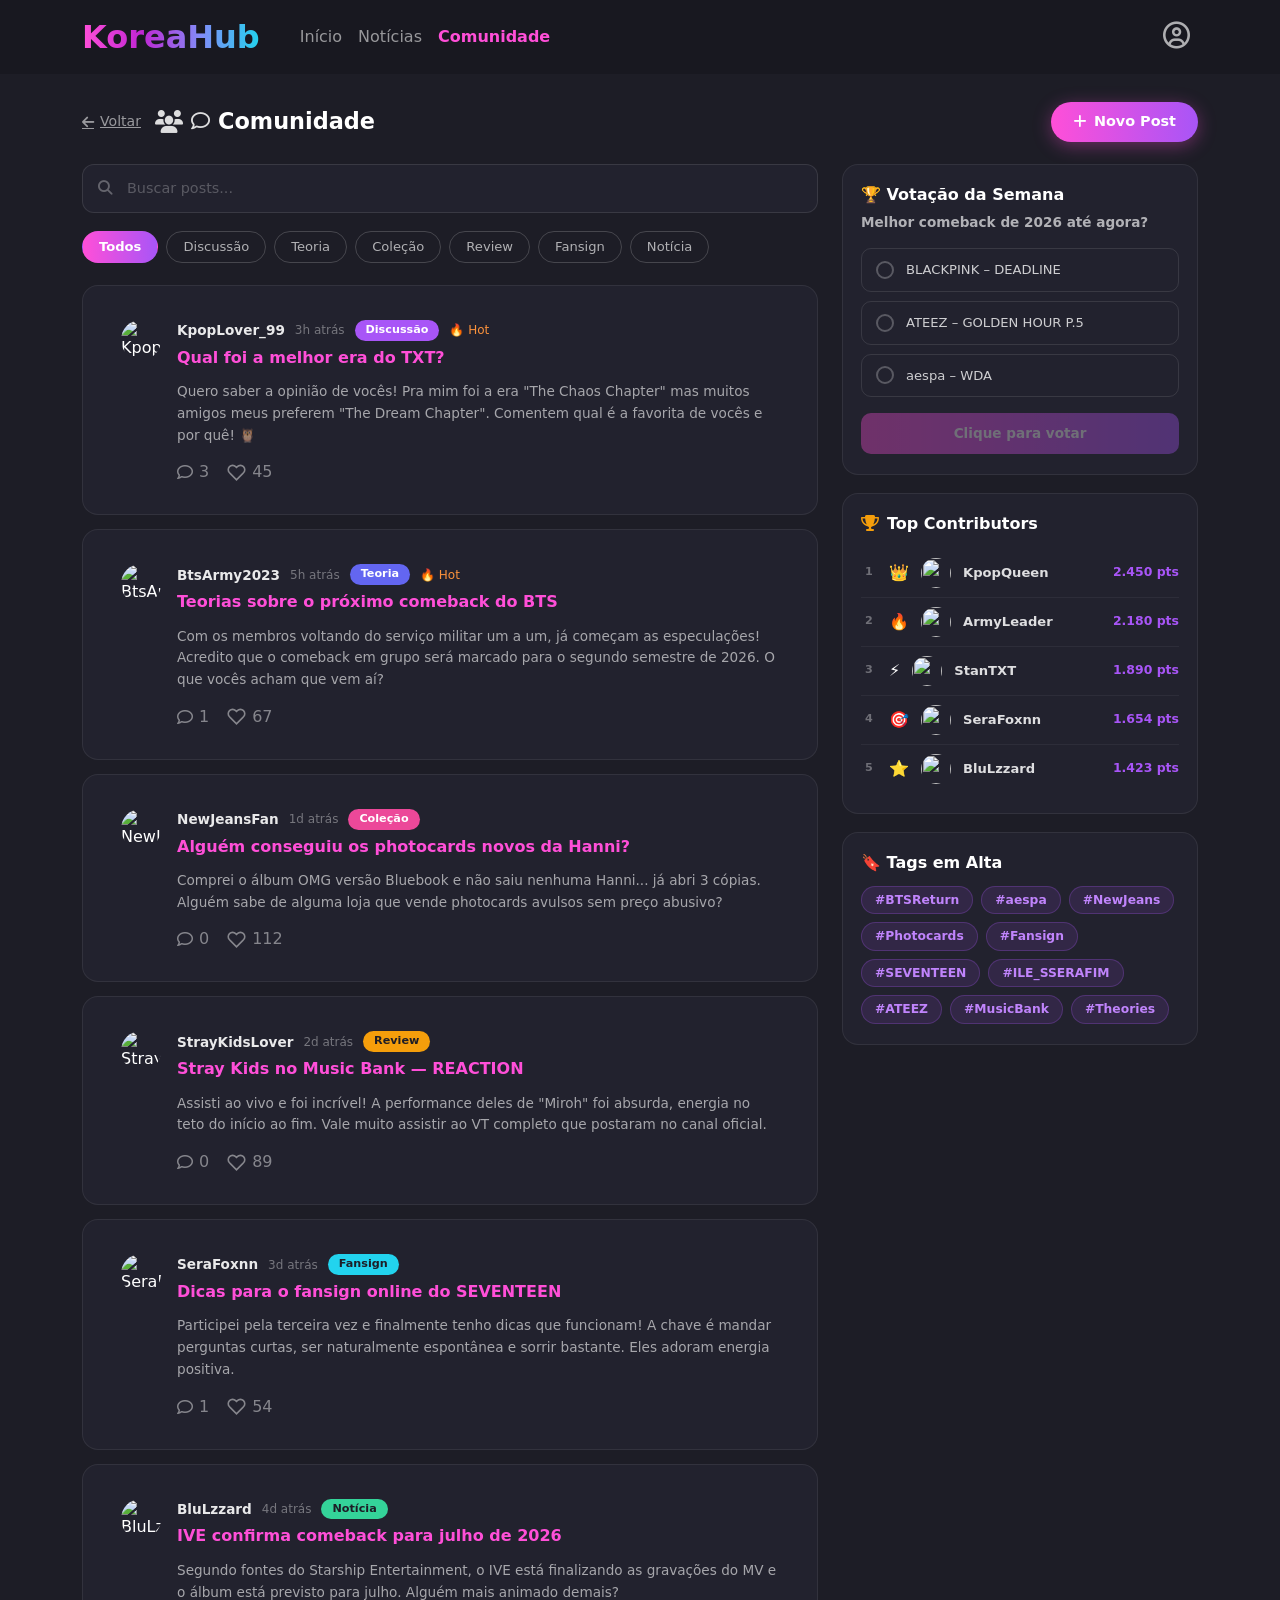
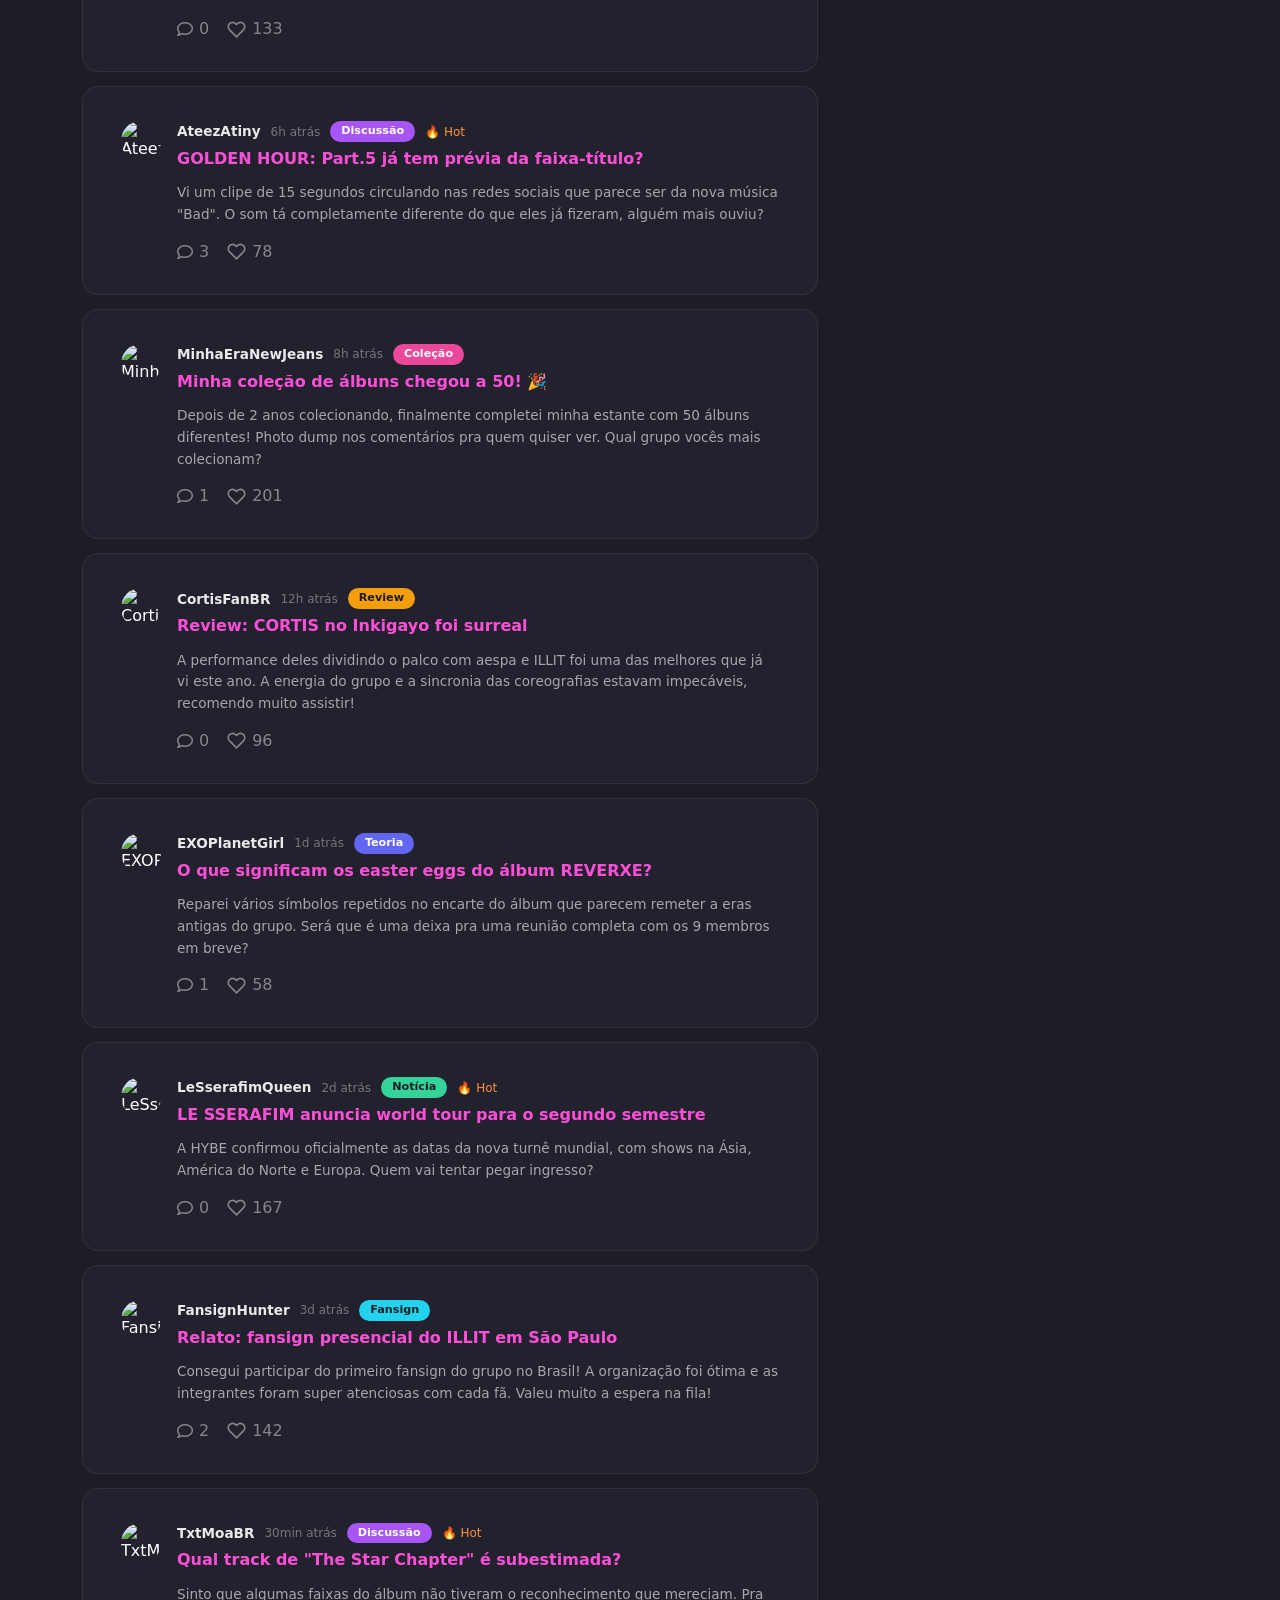
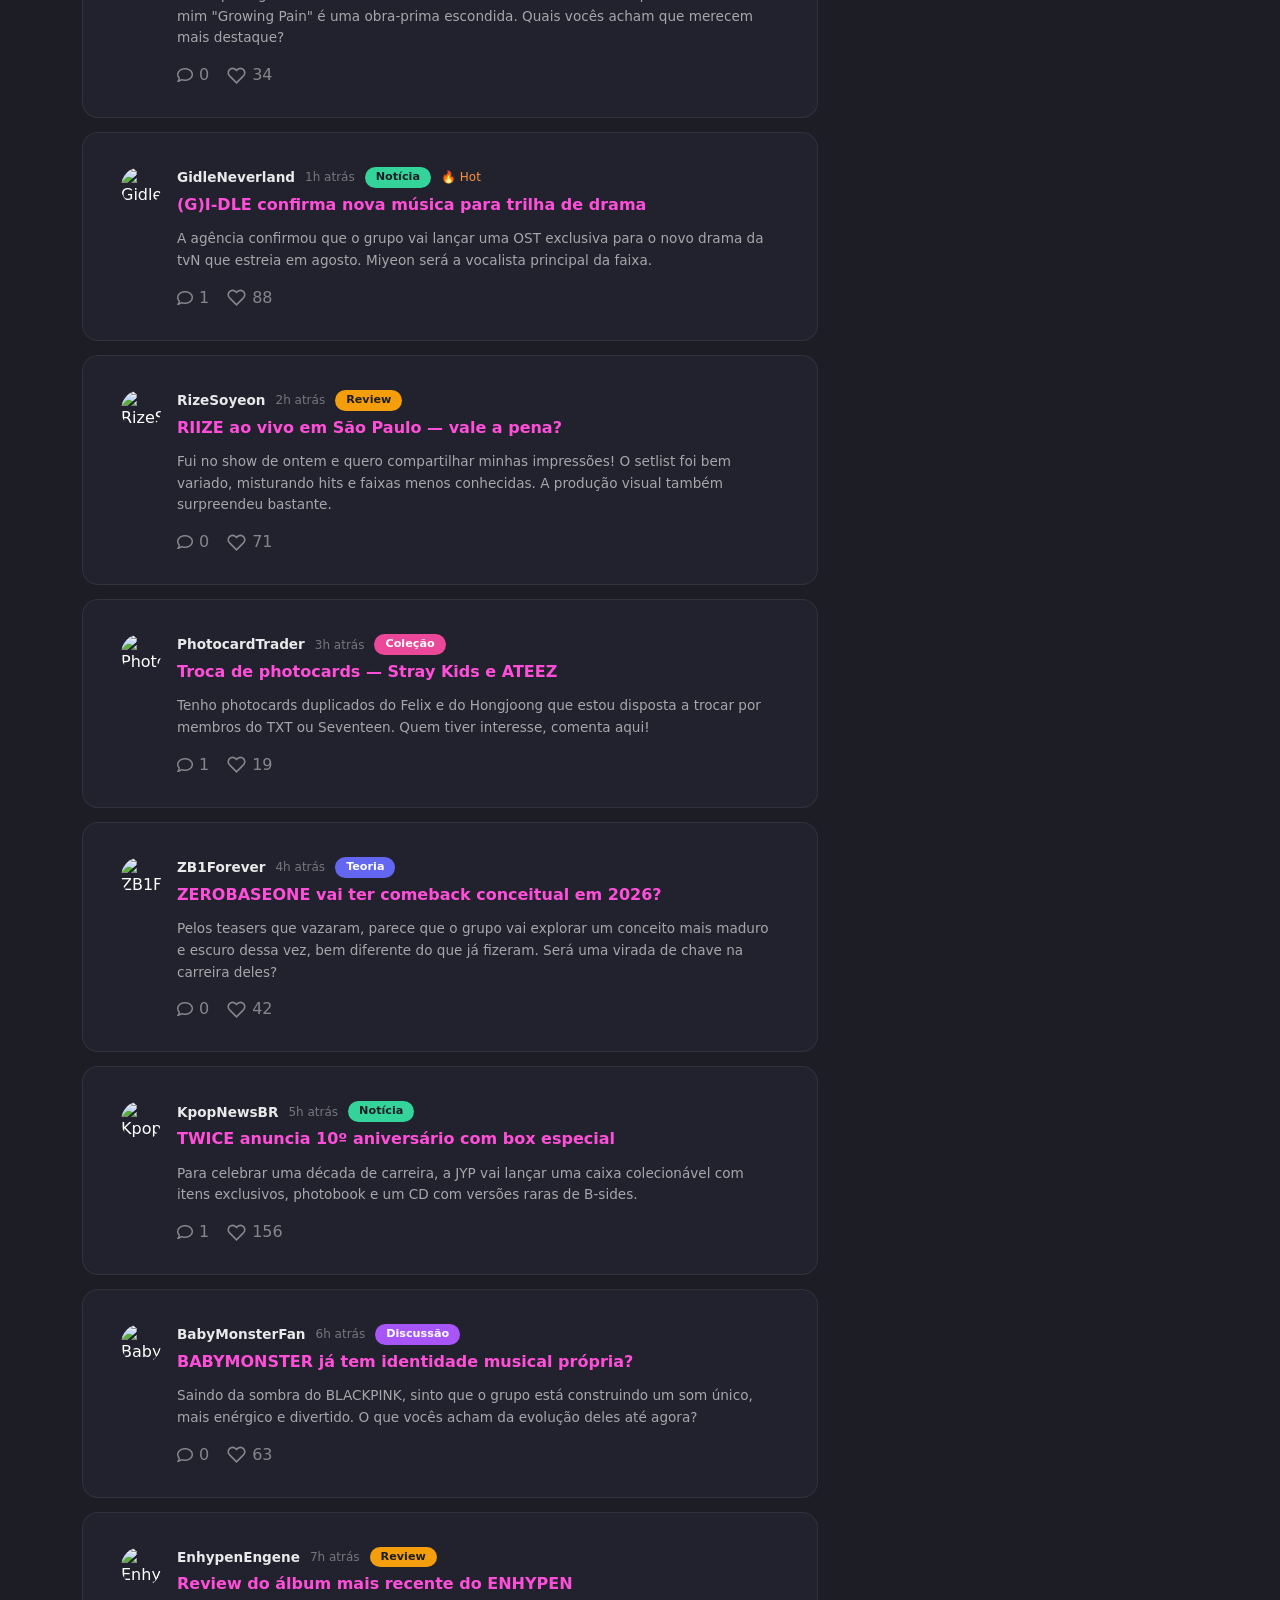
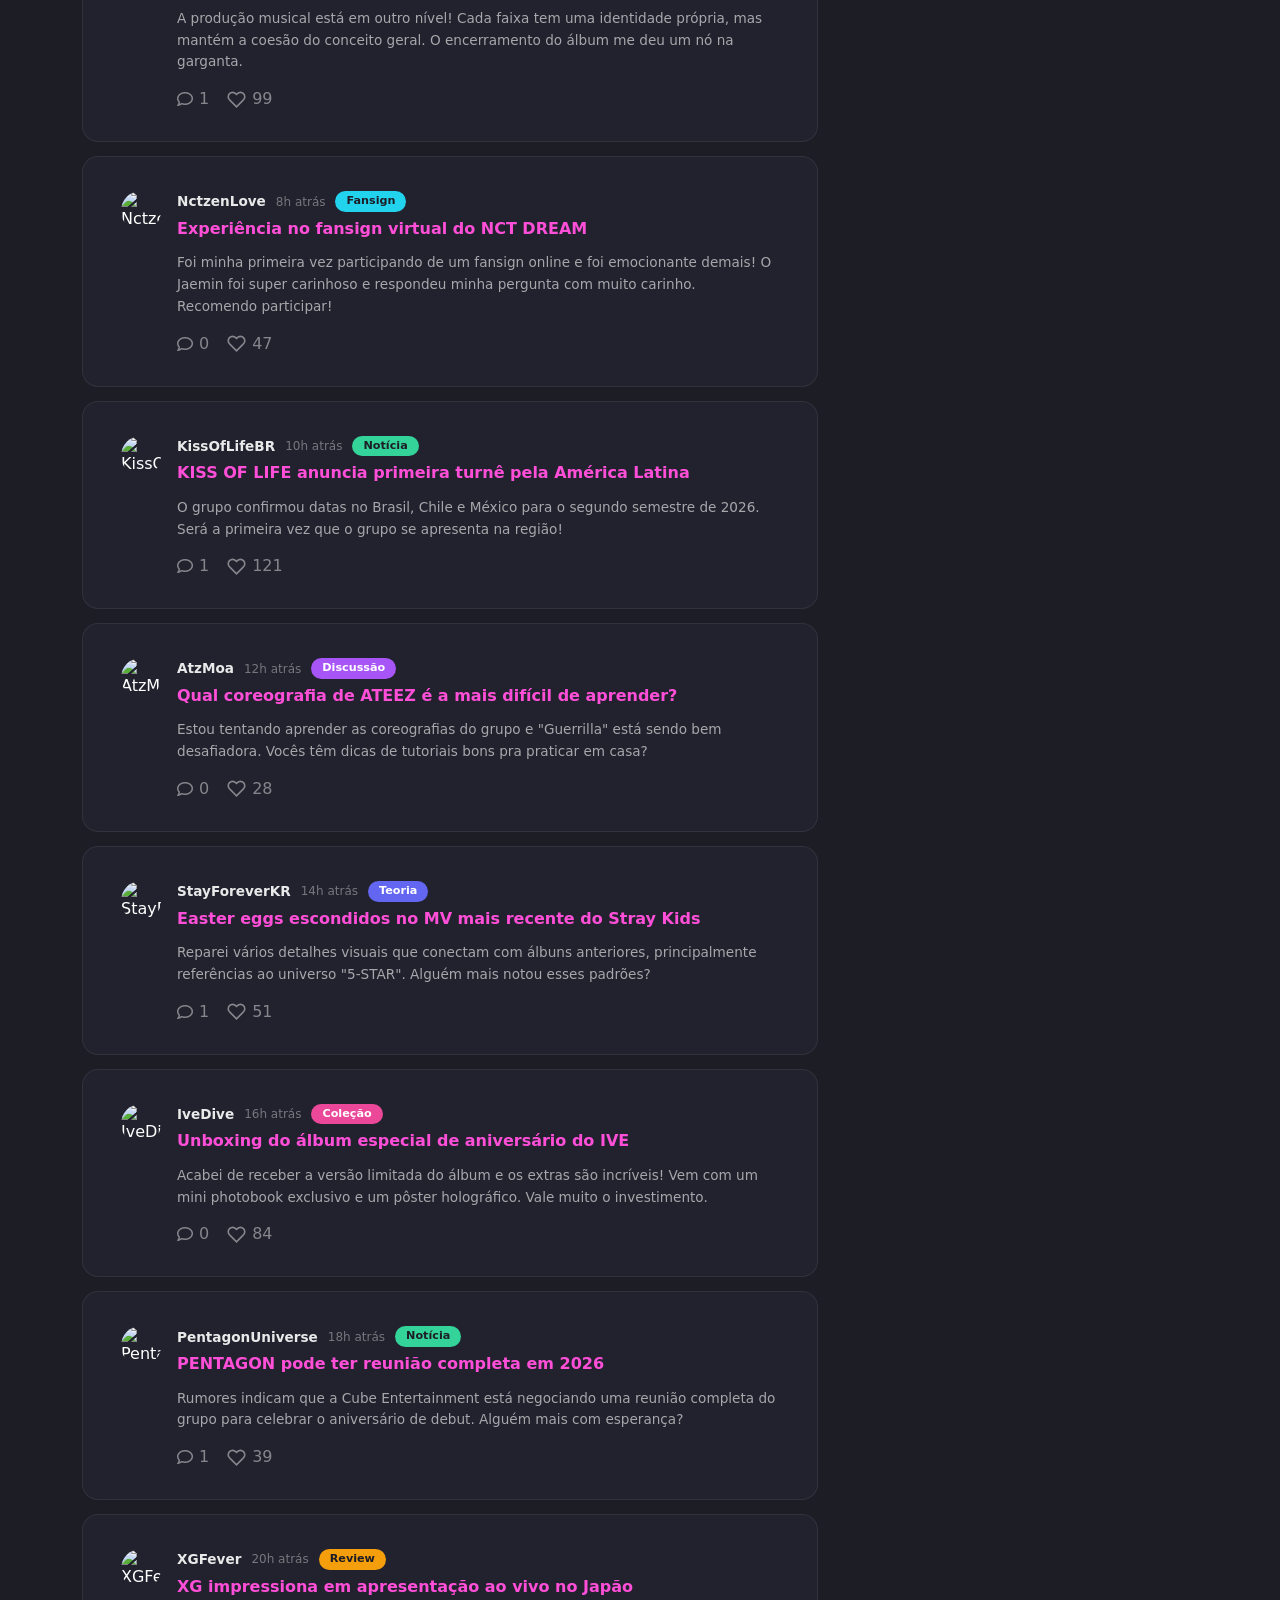
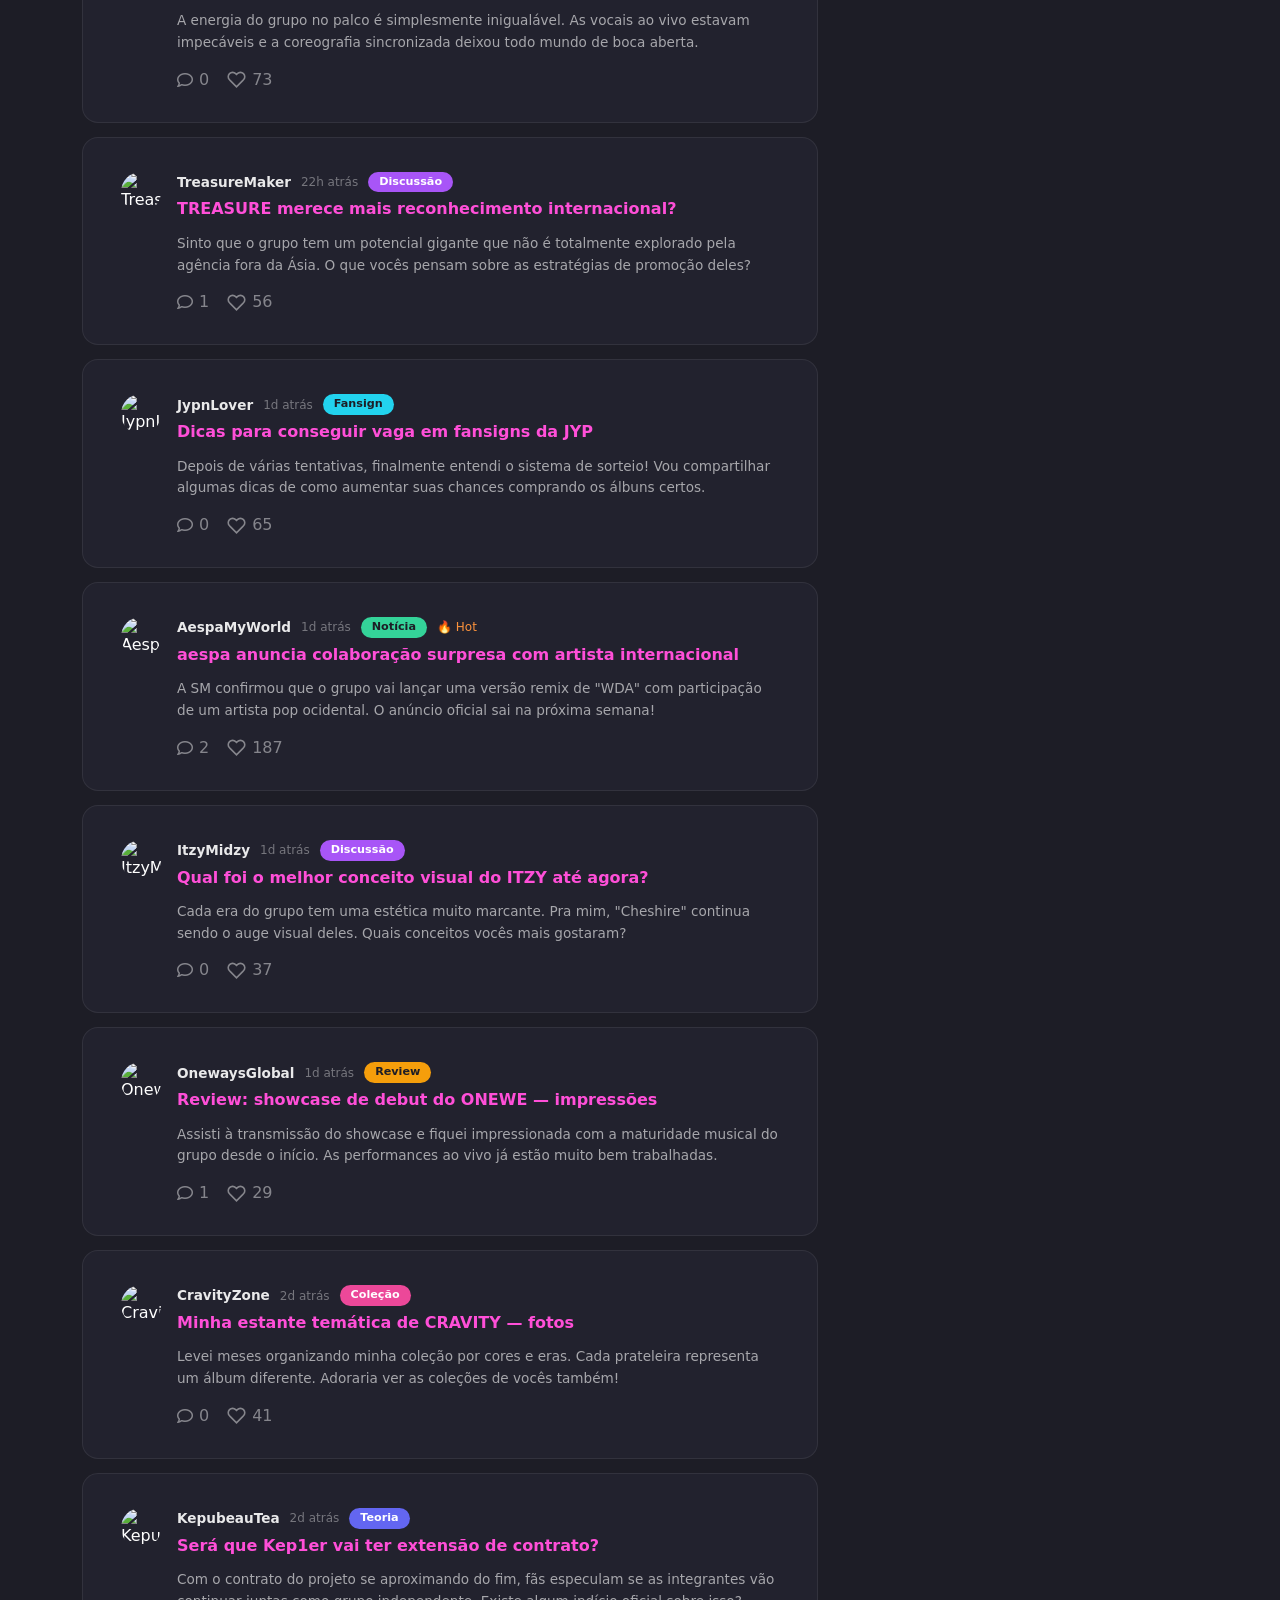
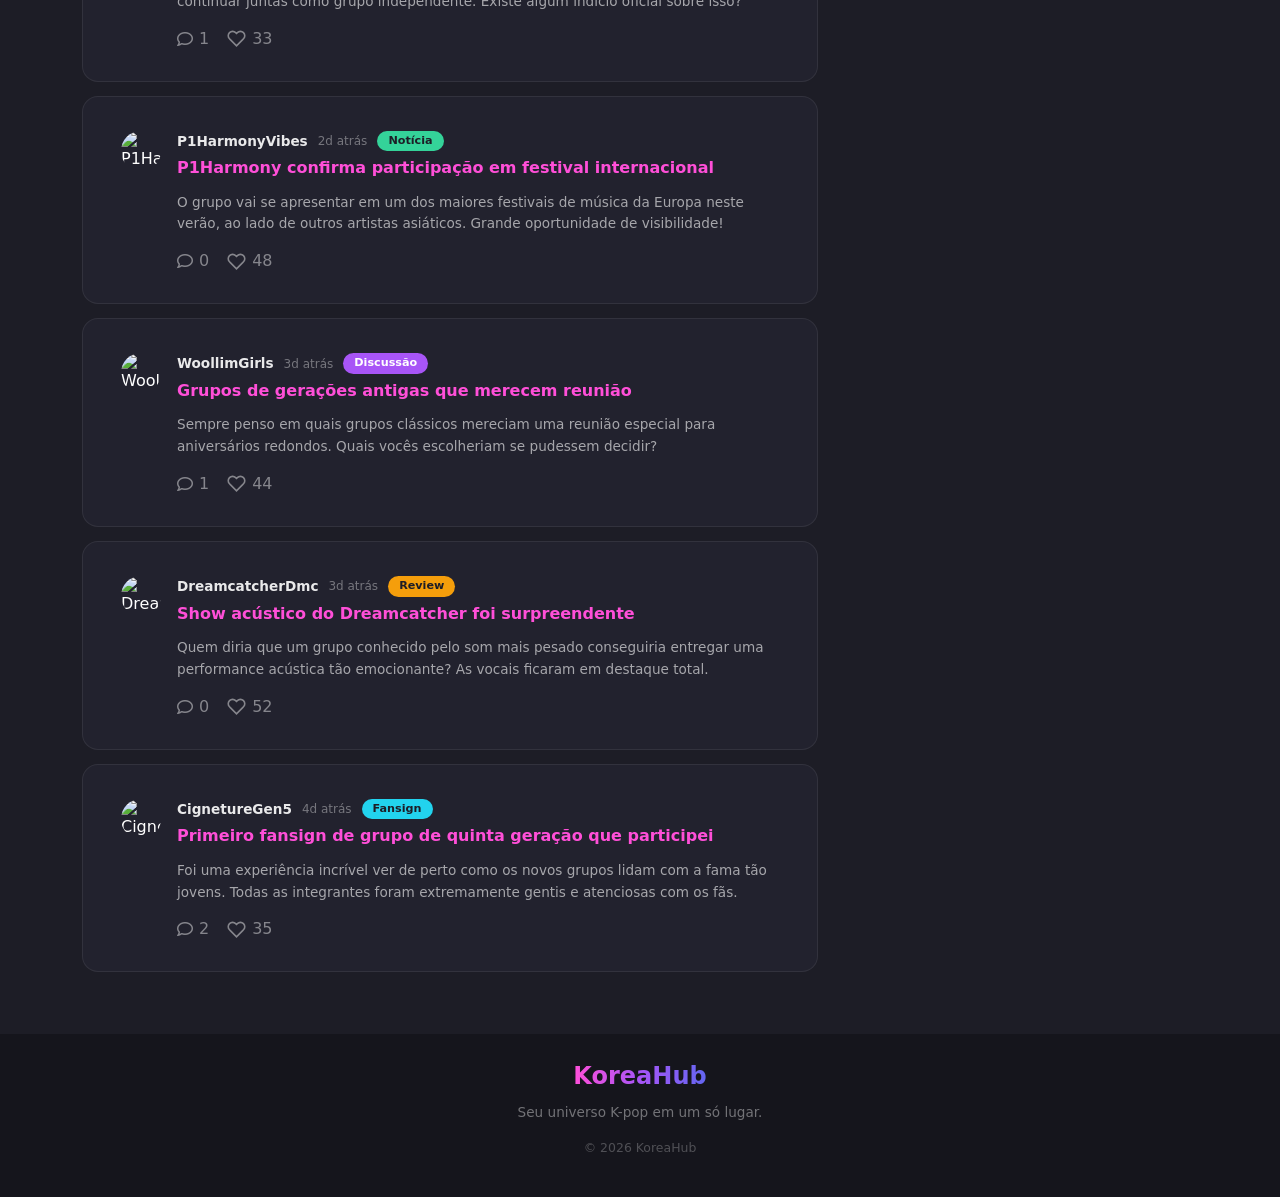
==== commit 7dacb0b3: "feat: Adicionei imagens para as noticias e mais posts para a pagina Comunidade. fix: Arrumei a aba C" ====
--- a/comunidade.html
+++ b/comunidade.html
@@ -1095,7 +1095,7 @@
    DATA
 ============================================= */
 const ME = { name: 'Você', avatar: 'https://picsum.photos/seed/me/80/80' };
-let postIdCounter = 10;
+let postIdCounter = 38;
 let commentIdCounter = 200;
 
 const TAG_LABELS = {
@@ -1160,6 +1160,306 @@
         preview: 'Segundo fontes do Starship Entertainment, o IVE está finalizando as gravações do MV e o álbum está previsto para julho. Alguém mais animado demais?',
         likes: 133, liked: false,
         comments: []
+    },
+    {
+        id: 7, user: 'AteezAtiny', avatar: 'https://picsum.photos/seed/user7/80/80',
+        time: '6h atrás', tag: 'discussao', hot: true,
+        title: 'GOLDEN HOUR: Part.5 já tem prévia da faixa-título?',
+        preview: 'Vi um clipe de 15 segundos circulando nas redes sociais que parece ser da nova música "Bad". O som tá completamente diferente do que eles já fizeram, alguém mais ouviu?',
+        likes: 78, liked: false,
+        comments: [
+            { id: 5, user: 'KpopLover_99', avatar: 'https://picsum.photos/seed/user1/80/80', time: '4h atrás', text: 'Sim! Ouvi também, parece ter influência de rock alternativo. Bem diferente da pegada deles em "Golden Hour P.4".', likes: 14, liked: false, replies: [
+                { id: 102, user: 'AteezAtiny', avatar: 'https://picsum.photos/seed/user7/80/80', time: '3h atrás', text: '@KpopLover_99 EXATO! Tô tão curiosa pra ouvir a versão completa 😭', likes: 6, liked: false }
+            ]},
+            { id: 6, user: 'StrayKidsLover', avatar: 'https://picsum.photos/seed/user4/80/80', time: '2h atrás', text: 'Eles sempre surpreendem com a sonoridade, confio na qualidade!', likes: 9, liked: false, replies: [] }
+        ]
+    },
+    {
+        id: 8, user: 'MinhaEraNewJeans', avatar: 'https://picsum.photos/seed/user8/80/80',
+        time: '8h atrás', tag: 'colecao', hot: false,
+        title: 'Minha coleção de álbuns chegou a 50! 🎉',
+        preview: 'Depois de 2 anos colecionando, finalmente completei minha estante com 50 álbuns diferentes! Photo dump nos comentários pra quem quiser ver. Qual grupo vocês mais colecionam?',
+        likes: 201, liked: false,
+        comments: [
+            { id: 7, user: 'NewJeansFan', avatar: 'https://picsum.photos/seed/user3/80/80', time: '5h atrás', text: 'Que inveja boa! Eu coleciono mais NewJeans e LE SSERAFIM, mas ainda tô longe desse número haha', likes: 11, liked: false, replies: [] }
+        ]
+    },
+    {
+        id: 9, user: 'CortisFanBR', avatar: 'https://picsum.photos/seed/user9/80/80',
+        time: '12h atrás', tag: 'review', hot: false,
+        title: 'Review: CORTIS no Inkigayo foi surreal',
+        preview: 'A performance deles dividindo o palco com aespa e ILLIT foi uma das melhores que já vi este ano. A energia do grupo e a sincronia das coreografias estavam impecáveis, recomendo muito assistir!',
+        likes: 96, liked: false,
+        comments: []
+    },
+    {
+        id: 10, user: 'EXOPlanetGirl', avatar: 'https://picsum.photos/seed/user10/80/80',
+        time: '1d atrás', tag: 'teoria', hot: false,
+        title: 'O que significam os easter eggs do álbum REVERXE?',
+        preview: 'Reparei vários símbolos repetidos no encarte do álbum que parecem remeter a eras antigas do grupo. Será que é uma deixa pra uma reunião completa com os 9 membros em breve?',
+        likes: 58, liked: false,
+        comments: [
+            { id: 8, user: 'BtsArmy2023', avatar: 'https://picsum.photos/seed/user2/80/80', time: '20h atrás', text: 'Espero muito que sim! Seria emocionante ver os 9 juntos de novo.', likes: 13, liked: false, replies: [] }
+        ]
+    },
+    {
+        id: 11, user: 'LeSserafimQueen', avatar: 'https://picsum.photos/seed/user11/80/80',
+        time: '2d atrás', tag: 'noticia', hot: true,
+        title: 'LE SSERAFIM anuncia world tour para o segundo semestre',
+        preview: 'A HYBE confirmou oficialmente as datas da nova turnê mundial, com shows na Ásia, América do Norte e Europa. Quem vai tentar pegar ingresso?',
+        likes: 167, liked: false,
+        comments: []
+    },
+    {
+        id: 12, user: 'FansignHunter', avatar: 'https://picsum.photos/seed/user12/80/80',
+        time: '3d atrás', tag: 'fansign', hot: false,
+        title: 'Relato: fansign presencial do ILLIT em São Paulo',
+        preview: 'Consegui participar do primeiro fansign do grupo no Brasil! A organização foi ótima e as integrantes foram super atenciosas com cada fã. Valeu muito a espera na fila!',
+        likes: 142, liked: false,
+        comments: [
+            { id: 9, user: 'SeraFoxnn', avatar: 'https://picsum.photos/seed/user5/80/80', time: '2d atrás', text: 'Que demais! Fiquei sabendo que a fila tava enorme, foi tranquilo?', likes: 4, liked: false, replies: [
+                { id: 103, user: 'FansignHunter', avatar: 'https://picsum.photos/seed/user12/80/80', time: '2d atrás', text: '@SeraFoxnn Foi bem organizado, demorou umas 3h mas valeu super a pena!', likes: 3, liked: false }
+            ]}
+        ]
+    },
+    {
+        id: 13, user: 'TxtMoaBR', avatar: 'https://picsum.photos/seed/user13/80/80',
+        time: '30min atrás', tag: 'discussao', hot: true,
+        title: 'Qual track de "The Star Chapter" é subestimada?',
+        preview: 'Sinto que algumas faixas do álbum não tiveram o reconhecimento que mereciam. Pra mim "Growing Pain" é uma obra-prima escondida. Quais vocês acham que merecem mais destaque?',
+        likes: 34, liked: false,
+        comments: []
+    },
+    {
+        id: 14, user: 'GidleNeverland', avatar: 'https://picsum.photos/seed/user14/80/80',
+        time: '1h atrás', tag: 'noticia', hot: true,
+        title: '(G)I-DLE confirma nova música para trilha de drama',
+        preview: 'A agência confirmou que o grupo vai lançar uma OST exclusiva para o novo drama da tvN que estreia em agosto. Miyeon será a vocalista principal da faixa.',
+        likes: 88, liked: false,
+        comments: [
+            { id: 10, user: 'TxtMoaBR', avatar: 'https://picsum.photos/seed/user13/80/80', time: '40min atrás', text: 'Ansiosa demais! A voz da Miyeon em OSTs sempre é incrível.', likes: 6, liked: false, replies: [] }
+        ]
+    },
+    {
+        id: 15, user: 'RizeSoyeon', avatar: 'https://picsum.photos/seed/user15/80/80',
+        time: '2h atrás', tag: 'review', hot: false,
+        title: 'RIIZE ao vivo em São Paulo — vale a pena?',
+        preview: 'Fui no show de ontem e quero compartilhar minhas impressões! O setlist foi bem variado, misturando hits e faixas menos conhecidas. A produção visual também surpreendeu bastante.',
+        likes: 71, liked: false,
+        comments: []
+    },
+    {
+        id: 16, user: 'PhotocardTrader', avatar: 'https://picsum.photos/seed/user16/80/80',
+        time: '3h atrás', tag: 'colecao', hot: false,
+        title: 'Troca de photocards — Stray Kids e ATEEZ',
+        preview: 'Tenho photocards duplicados do Felix e do Hongjoong que estou disposta a trocar por membros do TXT ou Seventeen. Quem tiver interesse, comenta aqui!',
+        likes: 19, liked: false,
+        comments: [
+            { id: 11, user: 'AteezAtiny', avatar: 'https://picsum.photos/seed/user7/80/80', time: '2h atrás', text: 'Tenho um Hoshi de Seventeen! Vamos trocar?', likes: 2, liked: false, replies: [] }
+        ]
+    },
+    {
+        id: 17, user: 'ZB1Forever', avatar: 'https://picsum.photos/seed/user17/80/80',
+        time: '4h atrás', tag: 'teoria', hot: false,
+        title: 'ZEROBASEONE vai ter comeback conceitual em 2026?',
+        preview: 'Pelos teasers que vazaram, parece que o grupo vai explorar um conceito mais maduro e escuro dessa vez, bem diferente do que já fizeram. Será uma virada de chave na carreira deles?',
+        likes: 42, liked: false,
+        comments: []
+    },
+    {
+        id: 18, user: 'KpopNewsBR', avatar: 'https://picsum.photos/seed/user18/80/80',
+        time: '5h atrás', tag: 'noticia', hot: false,
+        title: 'TWICE anuncia 10º aniversário com box especial',
+        preview: 'Para celebrar uma década de carreira, a JYP vai lançar uma caixa colecionável com itens exclusivos, photobook e um CD com versões raras de B-sides.',
+        likes: 156, liked: false,
+        comments: [
+            { id: 12, user: 'PhotocardTrader', avatar: 'https://picsum.photos/seed/user16/80/80', time: '4h atrás', text: 'Já separei o dinheiro pra essa box, vai ser incrível com certeza!', likes: 9, liked: false, replies: [] }
+        ]
+    },
+    {
+        id: 19, user: 'BabyMonsterFan', avatar: 'https://picsum.photos/seed/user19/80/80',
+        time: '6h atrás', tag: 'discussao', hot: false,
+        title: 'BABYMONSTER já tem identidade musical própria?',
+        preview: 'Saindo da sombra do BLACKPINK, sinto que o grupo está construindo um som único, mais enérgico e divertido. O que vocês acham da evolução deles até agora?',
+        likes: 63, liked: false,
+        comments: []
+    },
+    {
+        id: 20, user: 'EnhypenEngene', avatar: 'https://picsum.photos/seed/user20/80/80',
+        time: '7h atrás', tag: 'review', hot: false,
+        title: 'Review do álbum mais recente do ENHYPEN',
+        preview: 'A produção musical está em outro nível! Cada faixa tem uma identidade própria, mas mantém a coesão do conceito geral. O encerramento do álbum me deu um nó na garganta.',
+        likes: 99, liked: false,
+        comments: [
+            { id: 13, user: 'GidleNeverland', avatar: 'https://picsum.photos/seed/user14/80/80', time: '6h atrás', text: 'Concordo plenamente! A última faixa é simplesmente perfeita.', likes: 7, liked: false, replies: [] }
+        ]
+    },
+    {
+        id: 21, user: 'NctzenLove', avatar: 'https://picsum.photos/seed/user21/80/80',
+        time: '8h atrás', tag: 'fansign', hot: false,
+        title: 'Experiência no fansign virtual do NCT DREAM',
+        preview: 'Foi minha primeira vez participando de um fansign online e foi emocionante demais! O Jaemin foi super carinhoso e respondeu minha pergunta com muito carinho. Recomendo participar!',
+        likes: 47, liked: false,
+        comments: []
+    },
+    {
+        id: 22, user: 'KissOfLifeBR', avatar: 'https://picsum.photos/seed/user22/80/80',
+        time: '10h atrás', tag: 'noticia', hot: false,
+        title: 'KISS OF LIFE anuncia primeira turnê pela América Latina',
+        preview: 'O grupo confirmou datas no Brasil, Chile e México para o segundo semestre de 2026. Será a primeira vez que o grupo se apresenta na região!',
+        likes: 121, liked: false,
+        comments: [
+            { id: 14, user: 'EnhypenEngene', avatar: 'https://picsum.photos/seed/user20/80/80', time: '9h atrás', text: 'Finalmente! Esperando essa notícia há muito tempo.', likes: 8, liked: false, replies: [] }
+        ]
+    },
+    {
+        id: 23, user: 'AtzMoa', avatar: 'https://picsum.photos/seed/user23/80/80',
+        time: '12h atrás', tag: 'discussao', hot: false,
+        title: 'Qual coreografia de ATEEZ é a mais difícil de aprender?',
+        preview: 'Estou tentando aprender as coreografias do grupo e "Guerrilla" está sendo bem desafiadora. Vocês têm dicas de tutoriais bons pra praticar em casa?',
+        likes: 28, liked: false,
+        comments: []
+    },
+    {
+        id: 24, user: 'StayForeverKR', avatar: 'https://picsum.photos/seed/user24/80/80',
+        time: '14h atrás', tag: 'teoria', hot: false,
+        title: 'Easter eggs escondidos no MV mais recente do Stray Kids',
+        preview: 'Reparei vários detalhes visuais que conectam com álbuns anteriores, principalmente referências ao universo "5-STAR". Alguém mais notou esses padrões?',
+        likes: 51, liked: false,
+        comments: [
+            { id: 15, user: 'AtzMoa', avatar: 'https://picsum.photos/seed/user23/80/80', time: '13h atrás', text: 'Sim! O número que aparece no fundo da cena 2 parece ser uma data importante.', likes: 5, liked: false, replies: [] }
+        ]
+    },
+    {
+        id: 25, user: 'IveDive', avatar: 'https://picsum.photos/seed/user25/80/80',
+        time: '16h atrás', tag: 'colecao', hot: false,
+        title: 'Unboxing do álbum especial de aniversário do IVE',
+        preview: 'Acabei de receber a versão limitada do álbum e os extras são incríveis! Vem com um mini photobook exclusivo e um pôster holográfico. Vale muito o investimento.',
+        likes: 84, liked: false,
+        comments: []
+    },
+    {
+        id: 26, user: 'PentagonUniverse', avatar: 'https://picsum.photos/seed/user26/80/80',
+        time: '18h atrás', tag: 'noticia', hot: false,
+        title: 'PENTAGON pode ter reunião completa em 2026',
+        preview: 'Rumores indicam que a Cube Entertainment está negociando uma reunião completa do grupo para celebrar o aniversário de debut. Alguém mais com esperança?',
+        likes: 39, liked: false,
+        comments: [
+            { id: 16, user: 'StayForeverKR', avatar: 'https://picsum.photos/seed/user24/80/80', time: '17h atrás', text: 'Seria incrível! Eles têm uma química única no palco.', likes: 4, liked: false, replies: [] }
+        ]
+    },
+    {
+        id: 27, user: 'XGFever', avatar: 'https://picsum.photos/seed/user27/80/80',
+        time: '20h atrás', tag: 'review', hot: false,
+        title: 'XG impressiona em apresentação ao vivo no Japão',
+        preview: 'A energia do grupo no palco é simplesmente inigualável. As vocais ao vivo estavam impecáveis e a coreografia sincronizada deixou todo mundo de boca aberta.',
+        likes: 73, liked: false,
+        comments: []
+    },
+    {
+        id: 28, user: 'TreasureMaker', avatar: 'https://picsum.photos/seed/user28/80/80',
+        time: '22h atrás', tag: 'discussao', hot: false,
+        title: 'TREASURE merece mais reconhecimento internacional?',
+        preview: 'Sinto que o grupo tem um potencial gigante que não é totalmente explorado pela agência fora da Ásia. O que vocês pensam sobre as estratégias de promoção deles?',
+        likes: 56, liked: false,
+        comments: [
+            { id: 17, user: 'XGFever', avatar: 'https://picsum.photos/seed/user27/80/80', time: '21h atrás', text: 'Concordo! As vocais e dança deles merecem muito mais destaque global.', likes: 6, liked: false, replies: [] }
+        ]
+    },
+    {
+        id: 29, user: 'JypnLover', avatar: 'https://picsum.photos/seed/user29/80/80',
+        time: '1d atrás', tag: 'fansign', hot: false,
+        title: 'Dicas para conseguir vaga em fansigns da JYP',
+        preview: 'Depois de várias tentativas, finalmente entendi o sistema de sorteio! Vou compartilhar algumas dicas de como aumentar suas chances comprando os álbuns certos.',
+        likes: 65, liked: false,
+        comments: []
+    },
+    {
+        id: 30, user: 'AespaMyWorld', avatar: 'https://picsum.photos/seed/user30/80/80',
+        time: '1d atrás', tag: 'noticia', hot: true,
+        title: 'aespa anuncia colaboração surpresa com artista internacional',
+        preview: 'A SM confirmou que o grupo vai lançar uma versão remix de "WDA" com participação de um artista pop ocidental. O anúncio oficial sai na próxima semana!',
+        likes: 187, liked: false,
+        comments: [
+            { id: 18, user: 'JypnLover', avatar: 'https://picsum.photos/seed/user29/80/80', time: '23h atrás', text: 'Que notícia incrível! Espero que seja alguém que combine bem com o estilo do grupo.', likes: 11, liked: false, replies: [
+                { id: 104, user: 'AespaMyWorld', avatar: 'https://picsum.photos/seed/user30/80/80', time: '22h atrás', text: '@JypnLover com certeza! Vamos aguardar o anúncio oficial 🤞', likes: 4, liked: false }
+            ]}
+        ]
+    },
+    {
+        id: 31, user: 'ItzyMidzy', avatar: 'https://picsum.photos/seed/user31/80/80',
+        time: '1d atrás', tag: 'discussao', hot: false,
+        title: 'Qual foi o melhor conceito visual do ITZY até agora?',
+        preview: 'Cada era do grupo tem uma estética muito marcante. Pra mim, "Cheshire" continua sendo o auge visual deles. Quais conceitos vocês mais gostaram?',
+        likes: 37, liked: false,
+        comments: []
+    },
+    {
+        id: 32, user: 'OnewaysGlobal', avatar: 'https://picsum.photos/seed/user32/80/80',
+        time: '1d atrás', tag: 'review', hot: false,
+        title: 'Review: showcase de debut do ONEWE — impressões',
+        preview: 'Assisti à transmissão do showcase e fiquei impressionada com a maturidade musical do grupo desde o início. As performances ao vivo já estão muito bem trabalhadas.',
+        likes: 29, liked: false,
+        comments: [
+            { id: 19, user: 'ItzyMidzy', avatar: 'https://picsum.photos/seed/user31/80/80', time: '23h atrás', text: 'Já vi alguns clipes, parece bem promissor!', likes: 3, liked: false, replies: [] }
+        ]
+    },
+    {
+        id: 33, user: 'CravityZone', avatar: 'https://picsum.photos/seed/user33/80/80',
+        time: '2d atrás', tag: 'colecao', hot: false,
+        title: 'Minha estante temática de CRAVITY — fotos',
+        preview: 'Levei meses organizando minha coleção por cores e eras. Cada prateleira representa um álbum diferente. Adoraria ver as coleções de vocês também!',
+        likes: 41, liked: false,
+        comments: []
+    },
+    {
+        id: 34, user: 'KepubeauTea', avatar: 'https://picsum.photos/seed/user34/80/80',
+        time: '2d atrás', tag: 'teoria', hot: false,
+        title: 'Será que Kep1er vai ter extensão de contrato?',
+        preview: 'Com o contrato do projeto se aproximando do fim, fãs especulam se as integrantes vão continuar juntas como grupo independente. Existe algum indício oficial sobre isso?',
+        likes: 33, liked: false,
+        comments: [
+            { id: 20, user: 'CravityZone', avatar: 'https://picsum.photos/seed/user33/80/80', time: '1d atrás', text: 'Espero muito que sim, seria uma pena terminar agora.', likes: 5, liked: false, replies: [] }
+        ]
+    },
+    {
+        id: 35, user: 'P1HarmonyVibes', avatar: 'https://picsum.photos/seed/user35/80/80',
+        time: '2d atrás', tag: 'noticia', hot: false,
+        title: 'P1Harmony confirma participação em festival internacional',
+        preview: 'O grupo vai se apresentar em um dos maiores festivais de música da Europa neste verão, ao lado de outros artistas asiáticos. Grande oportunidade de visibilidade!',
+        likes: 48, liked: false,
+        comments: []
+    },
+    {
+        id: 36, user: 'WoollimGirls', avatar: 'https://picsum.photos/seed/user36/80/80',
+        time: '3d atrás', tag: 'discussao', hot: false,
+        title: 'Grupos de gerações antigas que merecem reunião',
+        preview: 'Sempre penso em quais grupos clássicos mereciam uma reunião especial para aniversários redondos. Quais vocês escolheriam se pudessem decidir?',
+        likes: 44, liked: false,
+        comments: [
+            { id: 21, user: 'P1HarmonyVibes', avatar: 'https://picsum.photos/seed/user35/80/80', time: '2d atrás', text: 'SHINee com certeza! A química deles é atemporal.', likes: 9, liked: false, replies: [] }
+        ]
+    },
+    {
+        id: 37, user: 'DreamcatcherDmc', avatar: 'https://picsum.photos/seed/user37/80/80',
+        time: '3d atrás', tag: 'review', hot: false,
+        title: 'Show acústico do Dreamcatcher foi surpreendente',
+        preview: 'Quem diria que um grupo conhecido pelo som mais pesado conseguiria entregar uma performance acústica tão emocionante? As vocais ficaram em destaque total.',
+        likes: 52, liked: false,
+        comments: []
+    },
+    {
+        id: 38, user: 'CignetureGen5',
+        avatar: 'https://picsum.photos/seed/user38/80/80',
+        time: '4d atrás', tag: 'fansign', hot: false,
+        title: 'Primeiro fansign de grupo de quinta geração que participei',
+        preview: 'Foi uma experiência incrível ver de perto como os novos grupos lidam com a fama tão jovens. Todas as integrantes foram extremamente gentis e atenciosas com os fãs.',
+        likes: 35, liked: false,
+        comments: [
+            { id: 22, user: 'DreamcatcherDmc', avatar: 'https://picsum.photos/seed/user37/80/80', time: '3d atrás', text: 'Que demais! Conta mais detalhes de como foi a organização?', likes: 2, liked: false, replies: [
+                { id: 105, user: 'CignetureGen5', avatar: 'https://picsum.photos/seed/user38/80/80', time: '3d atrás', text: '@DreamcatcherDmc Foi por ordem de chegada, fila organizada e cada fã teve cerca de 10 segundos com cada integrante!', likes: 1, liked: false }
+            ]}
+        ]
     },
 ];
 
--- a/styles.css
+++ b/styles.css
@@ -505,16 +505,30 @@
     color: white;
 }
 
-.badge-discussao { background: #7c3aed; }
-.badge-teoria    { background: #7c3aed; }
-.badge-colecao   { background: #7c3aed; }
-.badge-review    { background: #7c3aed; }
+.badge-discussao { background: #a855f7; }
+.badge-teoria    { background: #6366f1; }
+.badge-colecao   { background: #ec4899; }
+.badge-review    { background: #f59e0b; color: #1d1d26; }
+.badge-fansign   { background: #22d3ee; color: #1d1d26; }
+.badge-noticia   { background: #34d399; color: #1d1d26; }
+
+.disc-hot {
+    font-size: 0.75rem;
+    color: #fb923c;
+}
 
 .disc-title {
     font-size: 0.95rem;
-    font-weight: 600;
-    color: white;
+    font-weight: 700;
+    color: #ff4fd8;
     margin-bottom: 8px;
+}
+
+.disc-preview {
+    font-size: 0.85rem;
+    color: rgba(255,255,255,0.6);
+    line-height: 1.6;
+    margin-bottom: 12px;
 }
 
 .disc-stats {
@@ -1003,6 +1017,81 @@
     margin-top: 18px;
     margin-bottom: 0;
 }
+
+/* ---- Votação: opções selecionáveis ---- */
+.voto-option {
+    display: flex;
+    align-items: center;
+    gap: 12px;
+    padding: 11px 14px;
+    border-radius: 10px;
+    border: 1.5px solid rgba(255,255,255,0.1);
+    margin-bottom: 9px;
+    cursor: pointer;
+    transition: border-color 0.18s, background 0.18s;
+    user-select: none;
+}
+.voto-option:last-child { margin-bottom: 0; }
+.voto-option:hover {
+    border-color: rgba(255,79,216,0.5);
+    background: rgba(255,79,216,0.05);
+}
+.voto-option.selected {
+    border-color: #ff4fd8;
+    background: rgba(255,79,216,0.1);
+}
+.voto-radio {
+    width: 18px;
+    height: 18px;
+    border-radius: 50%;
+    border: 2px solid rgba(255,255,255,0.25);
+    flex-shrink: 0;
+    position: relative;
+    transition: border-color 0.18s;
+}
+.voto-option.selected .voto-radio {
+    border-color: #ff4fd8;
+}
+.voto-radio::after {
+    content: '';
+    position: absolute;
+    top: 50%; left: 50%;
+    transform: translate(-50%,-50%) scale(0);
+    width: 9px; height: 9px;
+    border-radius: 50%;
+    background: #ff4fd8;
+    transition: transform 0.18s cubic-bezier(.34,1.56,.64,1);
+}
+.voto-option.selected .voto-radio::after { transform: translate(-50%,-50%) scale(1); }
+.voto-option-label {
+    font-size: 0.82rem;
+    color: rgba(255,255,255,0.78);
+    font-weight: 500;
+}
+.voto-option.selected .voto-option-label { color: #fff; }
+
+.btn-vote {
+    width: 100%;
+    background: linear-gradient(90deg, #ff4fd8, #a855f7);
+    border: none;
+    color: white;
+    border-radius: 10px;
+    padding: 10px;
+    font-size: 0.85rem;
+    font-weight: 700;
+    cursor: pointer;
+    margin-top: 16px;
+    transition: opacity 0.2s, transform 0.15s, box-shadow 0.2s;
+    box-shadow: 0 4px 14px rgba(255,79,216,0.3);
+}
+.btn-vote:disabled {
+    opacity: 0.35;
+    cursor: not-allowed;
+    transform: none !important;
+    box-shadow: none;
+}
+.btn-vote:not(:disabled):hover { opacity: 0.9; transform: translateY(-1px); }
+
 
 .contributors-card {
     background: #22222e;
@@ -1135,6 +1224,26 @@
 }
 
 .modal-input::placeholder { color: rgba(255,255,255,0.3); }
+
+.modal-title-input {
+    background: #2a2a38;
+    border: 1px solid rgba(255,255,255,0.12);
+    border-radius: 10px;
+    color: white;
+    font-size: 0.95rem;
+    font-weight: 600;
+    padding: 10px 14px;
+    width: 100%;
+    margin-bottom: 10px;
+    transition: border-color 0.2s;
+}
+
+.modal-title-input:focus {
+    outline: none;
+    border-color: rgba(168,85,247,0.6);
+}
+
+.modal-title-input::placeholder { color: rgba(255,255,255,0.3); }
 
 .modal-textarea {
     background: #2a2a38;
